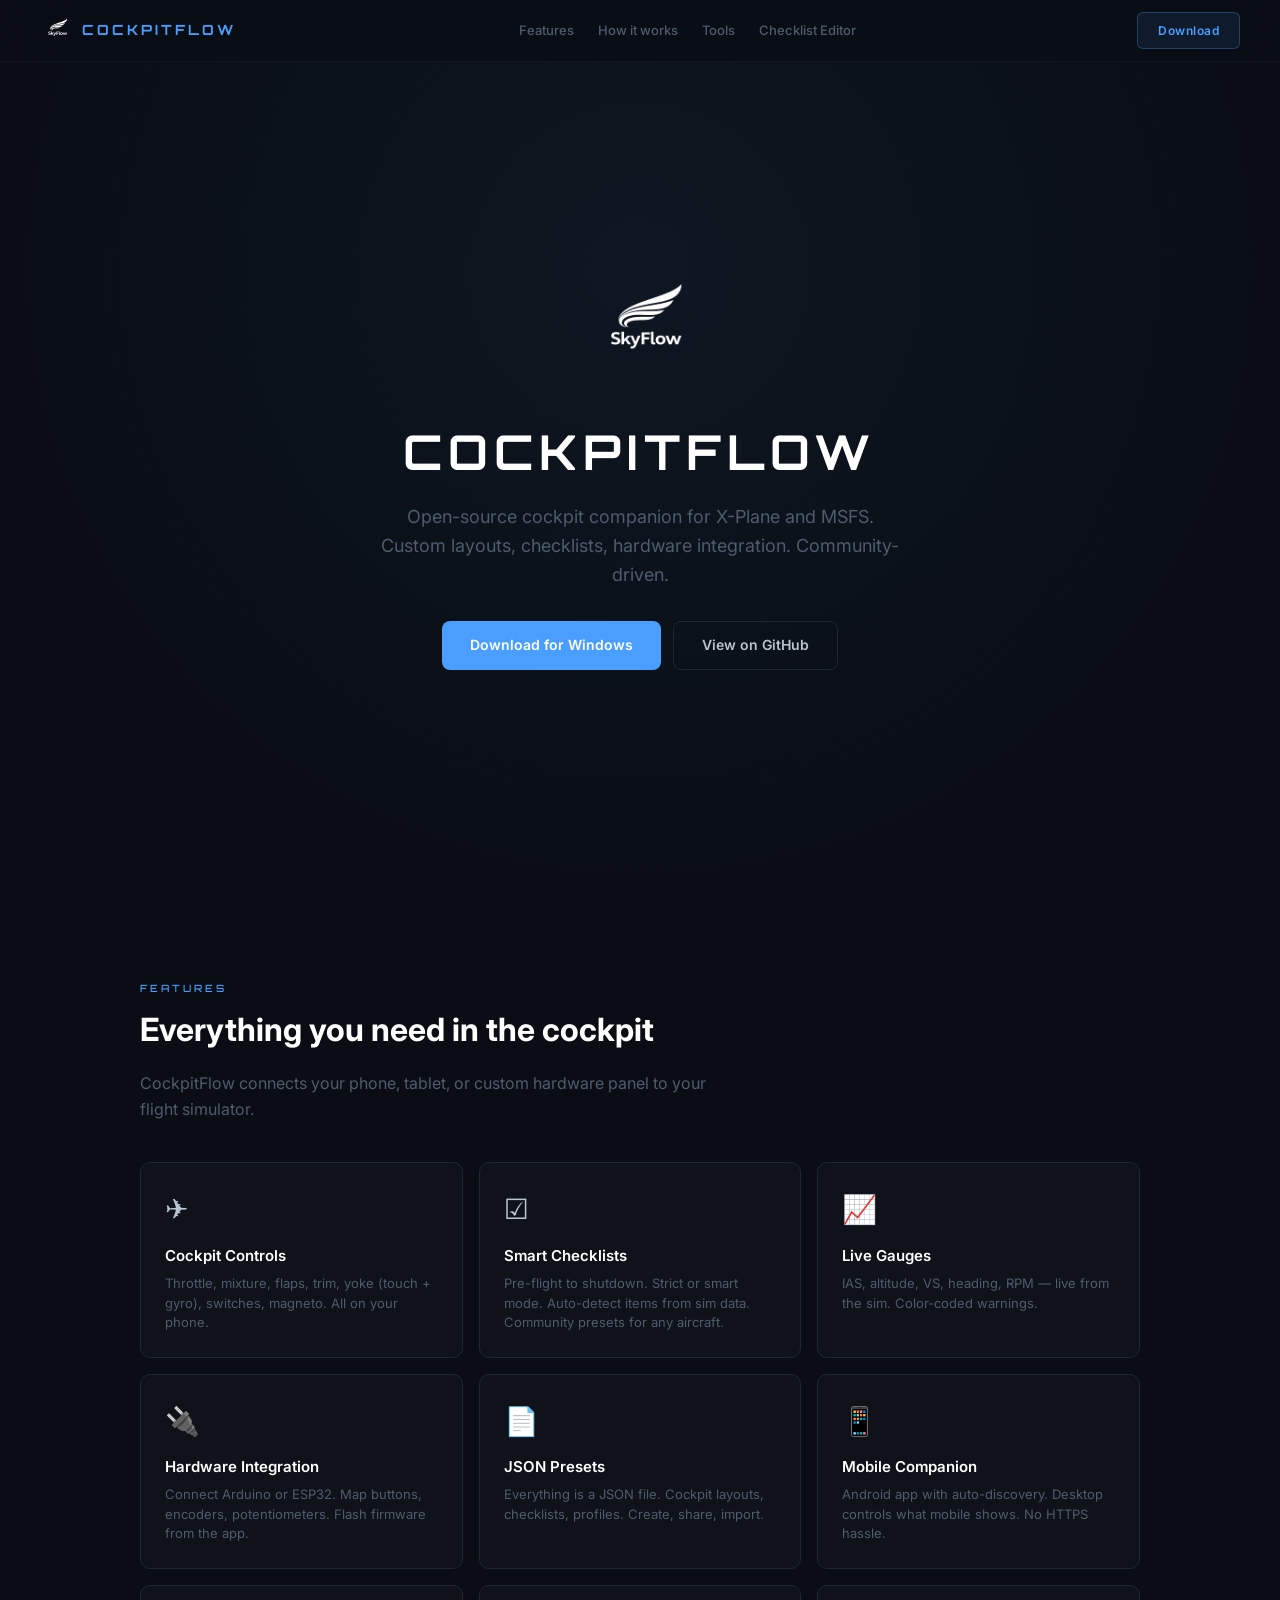
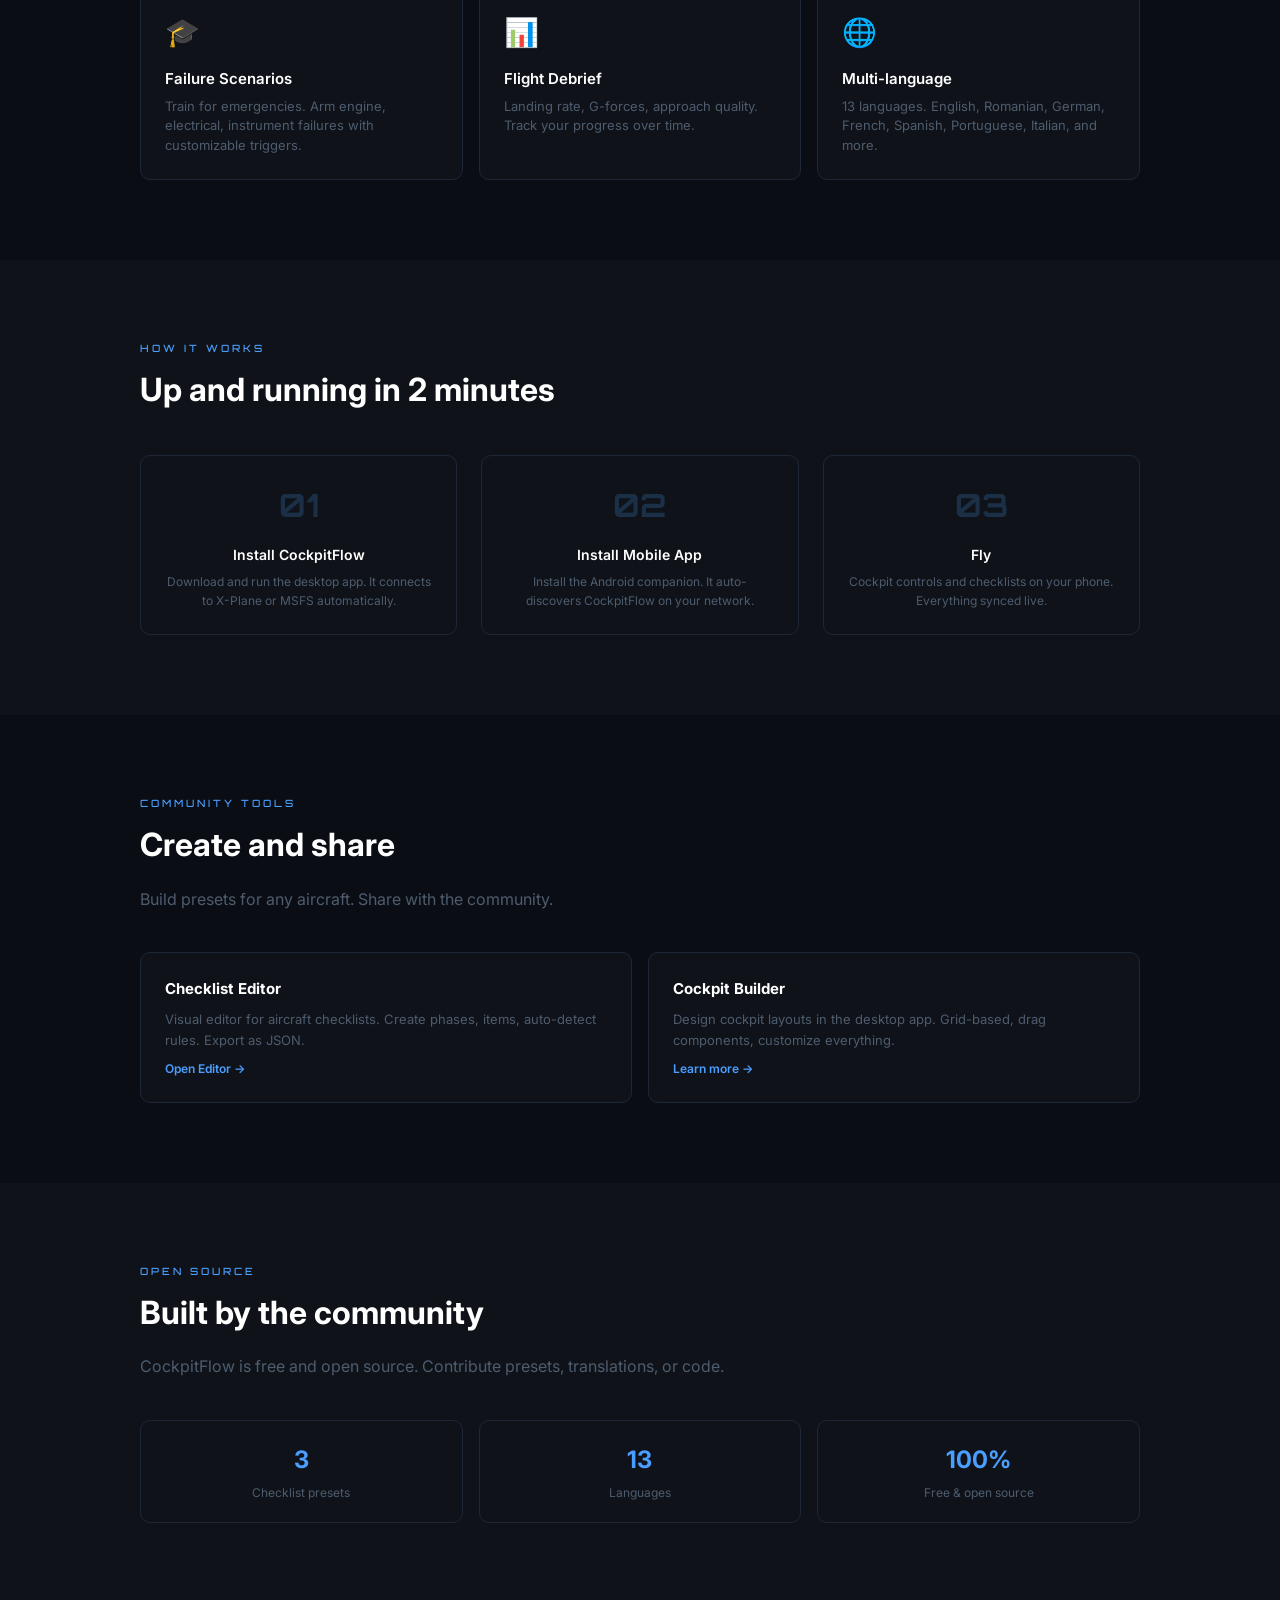
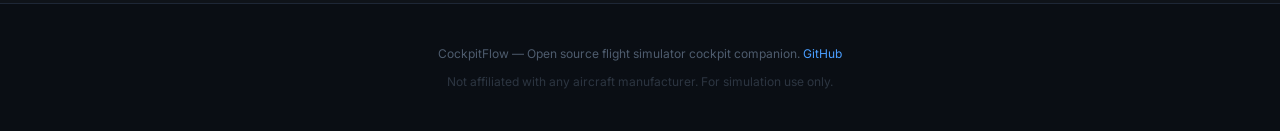
==== index.html @ b27e2ed8 "CockpitFlow website: landing page + checklist editor - Landing page with features, how it works, com" ====
<!DOCTYPE html>
<html lang="en">
<head>
<meta charset="UTF-8">
<meta name="viewport" content="width=device-width, initial-scale=1.0">
<title>CockpitFlow — Flight Simulator Cockpit Companion</title>
<meta name="description" content="Open-source cockpit companion for flight simulators. Custom cockpit layouts, checklists, hardware integration. X-Plane & MSFS.">
<link rel="icon" href="logo.png">
<style>
@import url('https://fonts.googleapis.com/css2?family=Orbitron:wght@400;500;700&family=Inter:wght@300;400;500;600;700&display=swap');

:root {
  --bg: #0a0e14;
  --surface: #0f1319;
  --surface2: #141a22;
  --border: #1e2736;
  --text: #b8c4d0;
  --dim: #4e5c6e;
  --accent: #4a9eff;
  --green: #34d058;
  --red: #ea4a5a;
}

* { margin: 0; padding: 0; box-sizing: border-box; }
html { scroll-behavior: smooth; }
body {
  background: var(--bg);
  color: var(--text);
  font-family: 'Inter', -apple-system, system-ui, sans-serif;
  font-size: 15px;
  line-height: 1.6;
}

/* Nav */
nav {
  position: fixed; top: 0; left: 0; right: 0; z-index: 100;
  display: flex; align-items: center; justify-content: space-between;
  padding: 12px 40px;
  background: rgba(10, 14, 20, .85);
  backdrop-filter: blur(20px);
  border-bottom: 1px solid rgba(255,255,255,.04);
}
.nav-brand { display: flex; align-items: center; gap: 10px; text-decoration: none; }
.nav-logo { width: 32px; height: 32px; border-radius: 6px; }
.nav-name { font-family: 'Orbitron'; font-size: 14px; font-weight: 700; color: var(--accent); letter-spacing: 3px; }
.nav-links { display: flex; gap: 24px; }
.nav-links a { color: var(--dim); text-decoration: none; font-size: 13px; font-weight: 500; transition: color .15s; }
.nav-links a:hover { color: var(--text); }
.nav-cta {
  padding: 8px 20px; background: rgba(74,158,255,.1);
  border: 1px solid rgba(74,158,255,.3); border-radius: 6px;
  color: var(--accent); font-size: 12px; font-weight: 600;
  text-decoration: none; letter-spacing: .5px; transition: all .15s;
}
.nav-cta:hover { background: rgba(74,158,255,.2); }

/* Hero */
.hero {
  min-height: 100vh;
  display: flex; flex-direction: column;
  align-items: center; justify-content: center;
  text-align: center;
  padding: 120px 20px 80px;
  position: relative;
  overflow: hidden;
}
.hero::before {
  content: '';
  position: absolute; inset: 0;
  background: radial-gradient(ellipse at 50% 30%, rgba(74,158,255,.06) 0%, transparent 70%);
  pointer-events: none;
}
.hero-logo { width: 120px; height: 120px; border-radius: 24px; margin-bottom: 24px; position: relative; z-index: 1; }
.hero h1 {
  font-family: 'Orbitron'; font-size: 48px; font-weight: 700;
  color: #fff; letter-spacing: 6px; margin-bottom: 12px; position: relative; z-index: 1;
}
.hero p {
  font-size: 18px; color: var(--dim); max-width: 520px; margin-bottom: 32px; position: relative; z-index: 1;
}
.hero-btns { display: flex; gap: 12px; position: relative; z-index: 1; }
.btn {
  padding: 12px 28px; border-radius: 8px;
  font-size: 14px; font-weight: 600; text-decoration: none;
  transition: all .15s; display: inline-flex; align-items: center; gap: 8px;
}
.btn-primary { background: var(--accent); color: #fff; border: none; }
.btn-primary:hover { background: #5aadff; }
.btn-secondary { background: transparent; color: var(--text); border: 1px solid var(--border); }
.btn-secondary:hover { border-color: var(--dim); }

/* Sections */
section { padding: 80px 20px; }
.container { max-width: 1000px; margin: 0 auto; }
.section-label {
  font-family: 'Orbitron'; font-size: 10px; font-weight: 500;
  color: var(--accent); letter-spacing: 3px; margin-bottom: 8px;
}
.section-title {
  font-size: 32px; font-weight: 700; color: #fff; margin-bottom: 16px;
}
.section-desc {
  font-size: 16px; color: var(--dim); max-width: 600px; margin-bottom: 40px;
}

/* Features grid */
.features { display: grid; grid-template-columns: repeat(3, 1fr); gap: 16px; }
.feature {
  padding: 24px; background: var(--surface);
  border: 1px solid var(--border); border-radius: 10px;
  transition: border-color .15s;
}
.feature:hover { border-color: rgba(74,158,255,.2); }
.feature-icon { font-size: 28px; margin-bottom: 12px; }
.feature h3 { font-size: 15px; font-weight: 600; color: #fff; margin-bottom: 6px; }
.feature p { font-size: 13px; color: var(--dim); line-height: 1.5; }

/* How it works */
.steps { display: flex; gap: 24px; margin-top: 40px; }
.step {
  flex: 1; padding: 24px; background: var(--surface);
  border: 1px solid var(--border); border-radius: 10px;
  text-align: center;
}
.step-num {
  font-family: 'Orbitron'; font-size: 32px; font-weight: 700;
  color: rgba(74,158,255,.2); margin-bottom: 12px;
}
.step h3 { font-size: 14px; font-weight: 600; color: #fff; margin-bottom: 6px; }
.step p { font-size: 12px; color: var(--dim); }

/* Tools */
.tools { display: grid; grid-template-columns: 1fr 1fr; gap: 16px; margin-top: 40px; }
.tool {
  padding: 24px; background: var(--surface);
  border: 1px solid var(--border); border-radius: 10px;
  display: flex; flex-direction: column; gap: 8px;
}
.tool h3 { font-size: 15px; color: #fff; }
.tool p { font-size: 13px; color: var(--dim); flex: 1; }
.tool a {
  color: var(--accent); font-size: 12px; font-weight: 600;
  text-decoration: none;
}
.tool a:hover { text-decoration: underline; }

/* Community */
.community-grid { display: grid; grid-template-columns: repeat(3, 1fr); gap: 16px; margin-top: 40px; }
.comm-card {
  padding: 20px; background: var(--surface);
  border: 1px solid var(--border); border-radius: 10px;
  text-align: center;
}
.comm-card h3 { font-size: 24px; font-weight: 700; color: var(--accent); margin-bottom: 4px; }
.comm-card p { font-size: 12px; color: var(--dim); }

/* Footer */
footer {
  padding: 40px 20px;
  border-top: 1px solid var(--border);
  text-align: center;
}
footer p { font-size: 12px; color: var(--dim); }
footer a { color: var(--accent); text-decoration: none; }

/* Responsive */
@media (max-width: 768px) {
  nav { padding: 10px 16px; }
  .nav-links { display: none; }
  .hero h1 { font-size: 28px; letter-spacing: 3px; }
  .hero p { font-size: 15px; }
  .features { grid-template-columns: 1fr; }
  .steps { flex-direction: column; }
  .tools { grid-template-columns: 1fr; }
  .community-grid { grid-template-columns: 1fr; }
}
</style>
</head>
<body>

<nav>
  <a href="/" class="nav-brand">
    <img src="logo.png" class="nav-logo" alt="CockpitFlow">
    <span class="nav-name">COCKPITFLOW</span>
  </a>
  <div class="nav-links">
    <a href="#features">Features</a>
    <a href="#how">How it works</a>
    <a href="#tools">Tools</a>
    <a href="editor.html">Checklist Editor</a>
  </div>
  <a href="https://github.com/user/cockpitflow/releases" class="nav-cta">Download</a>
</nav>

<div class="hero">
  <img src="logo.png" class="hero-logo" alt="CockpitFlow">
  <h1>COCKPITFLOW</h1>
  <p>Open-source cockpit companion for X-Plane and MSFS. Custom layouts, checklists, hardware integration. Community-driven.</p>
  <div class="hero-btns">
    <a href="https://github.com/user/cockpitflow/releases" class="btn btn-primary">Download for Windows</a>
    <a href="https://github.com/user/cockpitflow" class="btn btn-secondary">View on GitHub</a>
  </div>
</div>

<section id="features">
  <div class="container">
    <div class="section-label">FEATURES</div>
    <h2 class="section-title">Everything you need in the cockpit</h2>
    <p class="section-desc">CockpitFlow connects your phone, tablet, or custom hardware panel to your flight simulator.</p>

    <div class="features">
      <div class="feature">
        <div class="feature-icon">&#9992;</div>
        <h3>Cockpit Controls</h3>
        <p>Throttle, mixture, flaps, trim, yoke (touch + gyro), switches, magneto. All on your phone.</p>
      </div>
      <div class="feature">
        <div class="feature-icon">&#9745;</div>
        <h3>Smart Checklists</h3>
        <p>Pre-flight to shutdown. Strict or smart mode. Auto-detect items from sim data. Community presets for any aircraft.</p>
      </div>
      <div class="feature">
        <div class="feature-icon">&#128200;</div>
        <h3>Live Gauges</h3>
        <p>IAS, altitude, VS, heading, RPM — live from the sim. Color-coded warnings.</p>
      </div>
      <div class="feature">
        <div class="feature-icon">&#128268;</div>
        <h3>Hardware Integration</h3>
        <p>Connect Arduino or ESP32. Map buttons, encoders, potentiometers. Flash firmware from the app.</p>
      </div>
      <div class="feature">
        <div class="feature-icon">&#128196;</div>
        <h3>JSON Presets</h3>
        <p>Everything is a JSON file. Cockpit layouts, checklists, profiles. Create, share, import.</p>
      </div>
      <div class="feature">
        <div class="feature-icon">&#128241;</div>
        <h3>Mobile Companion</h3>
        <p>Android app with auto-discovery. Desktop controls what mobile shows. No HTTPS hassle.</p>
      </div>
      <div class="feature">
        <div class="feature-icon">&#127891;</div>
        <h3>Failure Scenarios</h3>
        <p>Train for emergencies. Arm engine, electrical, instrument failures with customizable triggers.</p>
      </div>
      <div class="feature">
        <div class="feature-icon">&#128202;</div>
        <h3>Flight Debrief</h3>
        <p>Landing rate, G-forces, approach quality. Track your progress over time.</p>
      </div>
      <div class="feature">
        <div class="feature-icon">&#127760;</div>
        <h3>Multi-language</h3>
        <p>13 languages. English, Romanian, German, French, Spanish, Portuguese, Italian, and more.</p>
      </div>
    </div>
  </div>
</section>

<section id="how" style="background: var(--surface);">
  <div class="container">
    <div class="section-label">HOW IT WORKS</div>
    <h2 class="section-title">Up and running in 2 minutes</h2>

    <div class="steps">
      <div class="step">
        <div class="step-num">01</div>
        <h3>Install CockpitFlow</h3>
        <p>Download and run the desktop app. It connects to X-Plane or MSFS automatically.</p>
      </div>
      <div class="step">
        <div class="step-num">02</div>
        <h3>Install Mobile App</h3>
        <p>Install the Android companion. It auto-discovers CockpitFlow on your network.</p>
      </div>
      <div class="step">
        <div class="step-num">03</div>
        <h3>Fly</h3>
        <p>Cockpit controls and checklists on your phone. Everything synced live.</p>
      </div>
    </div>
  </div>
</section>

<section id="tools">
  <div class="container">
    <div class="section-label">COMMUNITY TOOLS</div>
    <h2 class="section-title">Create and share</h2>
    <p class="section-desc">Build presets for any aircraft. Share with the community.</p>

    <div class="tools">
      <div class="tool">
        <h3>Checklist Editor</h3>
        <p>Visual editor for aircraft checklists. Create phases, items, auto-detect rules. Export as JSON.</p>
        <a href="editor.html">Open Editor &rarr;</a>
      </div>
      <div class="tool">
        <h3>Cockpit Builder</h3>
        <p>Design cockpit layouts in the desktop app. Grid-based, drag components, customize everything.</p>
        <a href="https://github.com/user/cockpitflow">Learn more &rarr;</a>
      </div>
    </div>
  </div>
</section>

<section style="background: var(--surface);">
  <div class="container">
    <div class="section-label">OPEN SOURCE</div>
    <h2 class="section-title">Built by the community</h2>
    <p class="section-desc">CockpitFlow is free and open source. Contribute presets, translations, or code.</p>

    <div class="community-grid">
      <div class="comm-card"><h3>3</h3><p>Checklist presets</p></div>
      <div class="comm-card"><h3>13</h3><p>Languages</p></div>
      <div class="comm-card"><h3>100%</h3><p>Free & open source</p></div>
    </div>
  </div>
</section>

<footer>
  <p>CockpitFlow &mdash; Open source flight simulator cockpit companion. <a href="https://github.com/user/cockpitflow">GitHub</a></p>
  <p style="margin-top:8px;opacity:.5">Not affiliated with any aircraft manufacturer. For simulation use only.</p>
</footer>

</body>
</html>
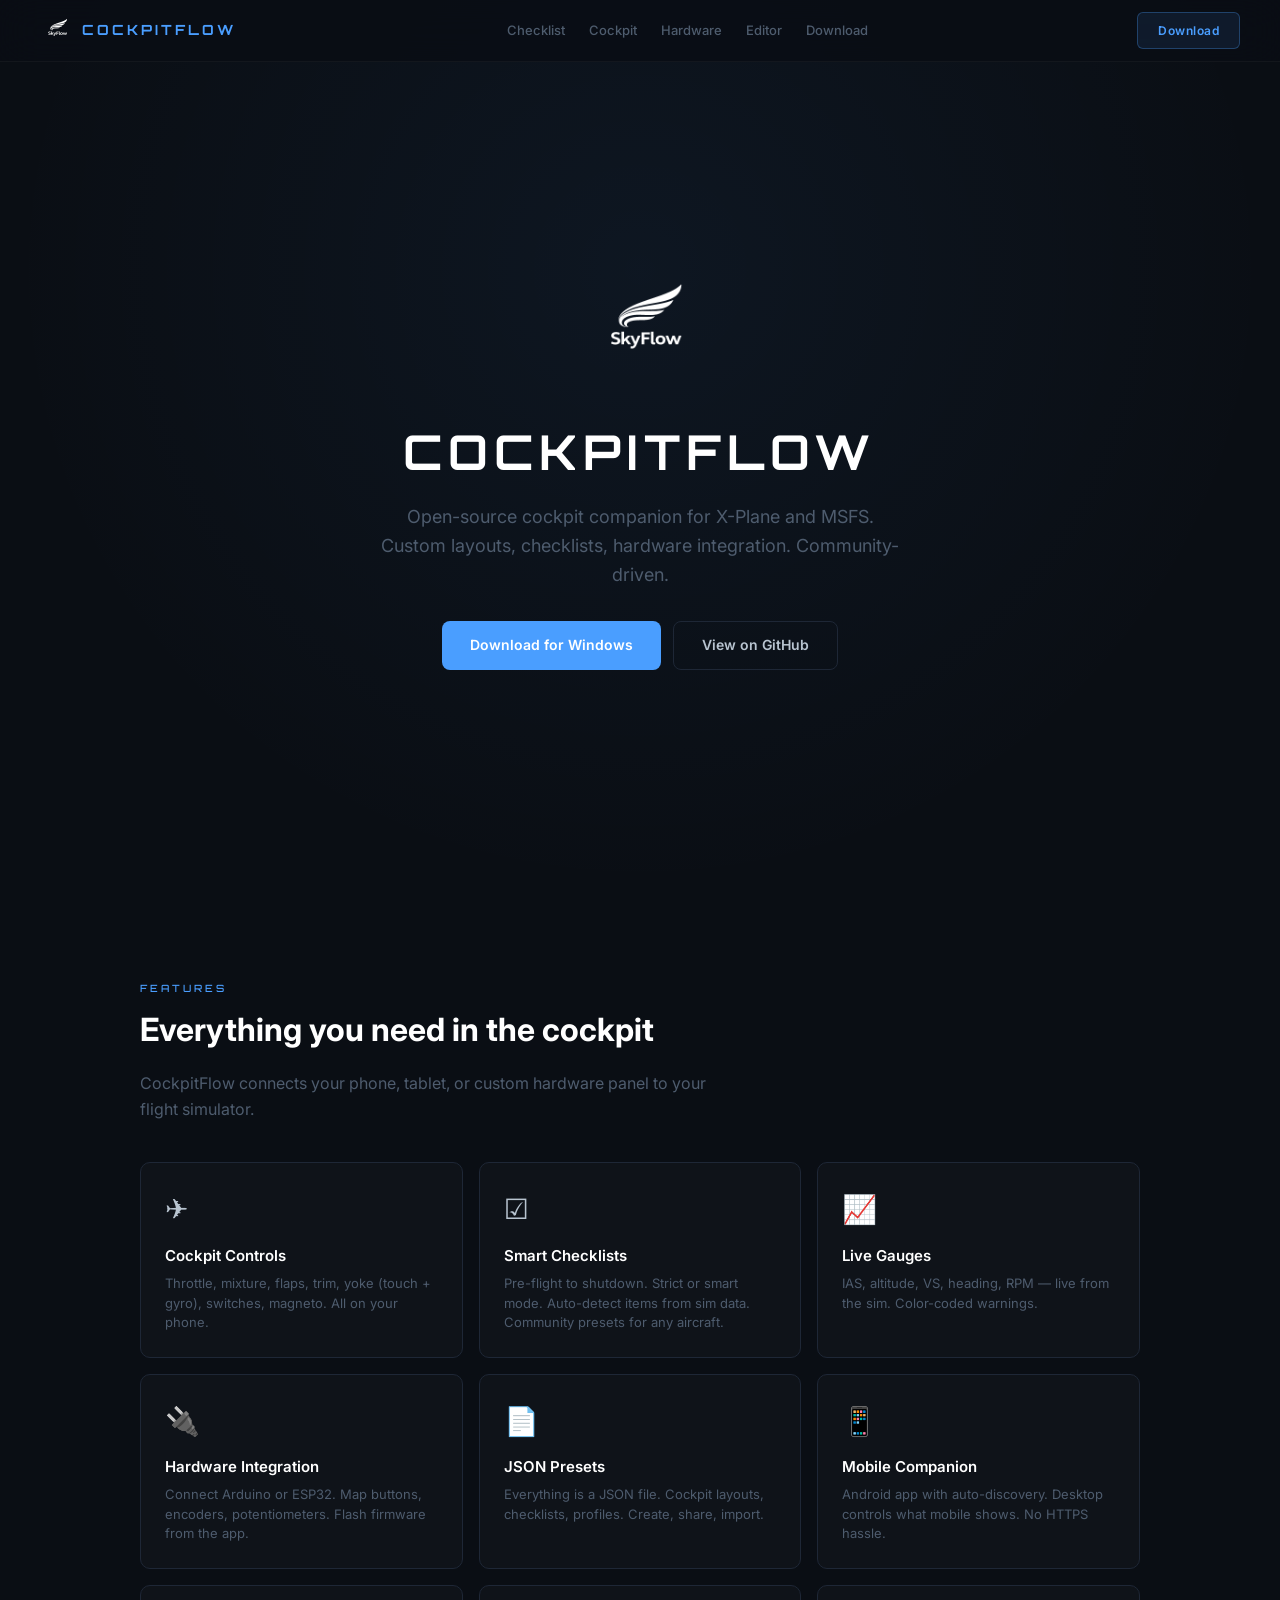
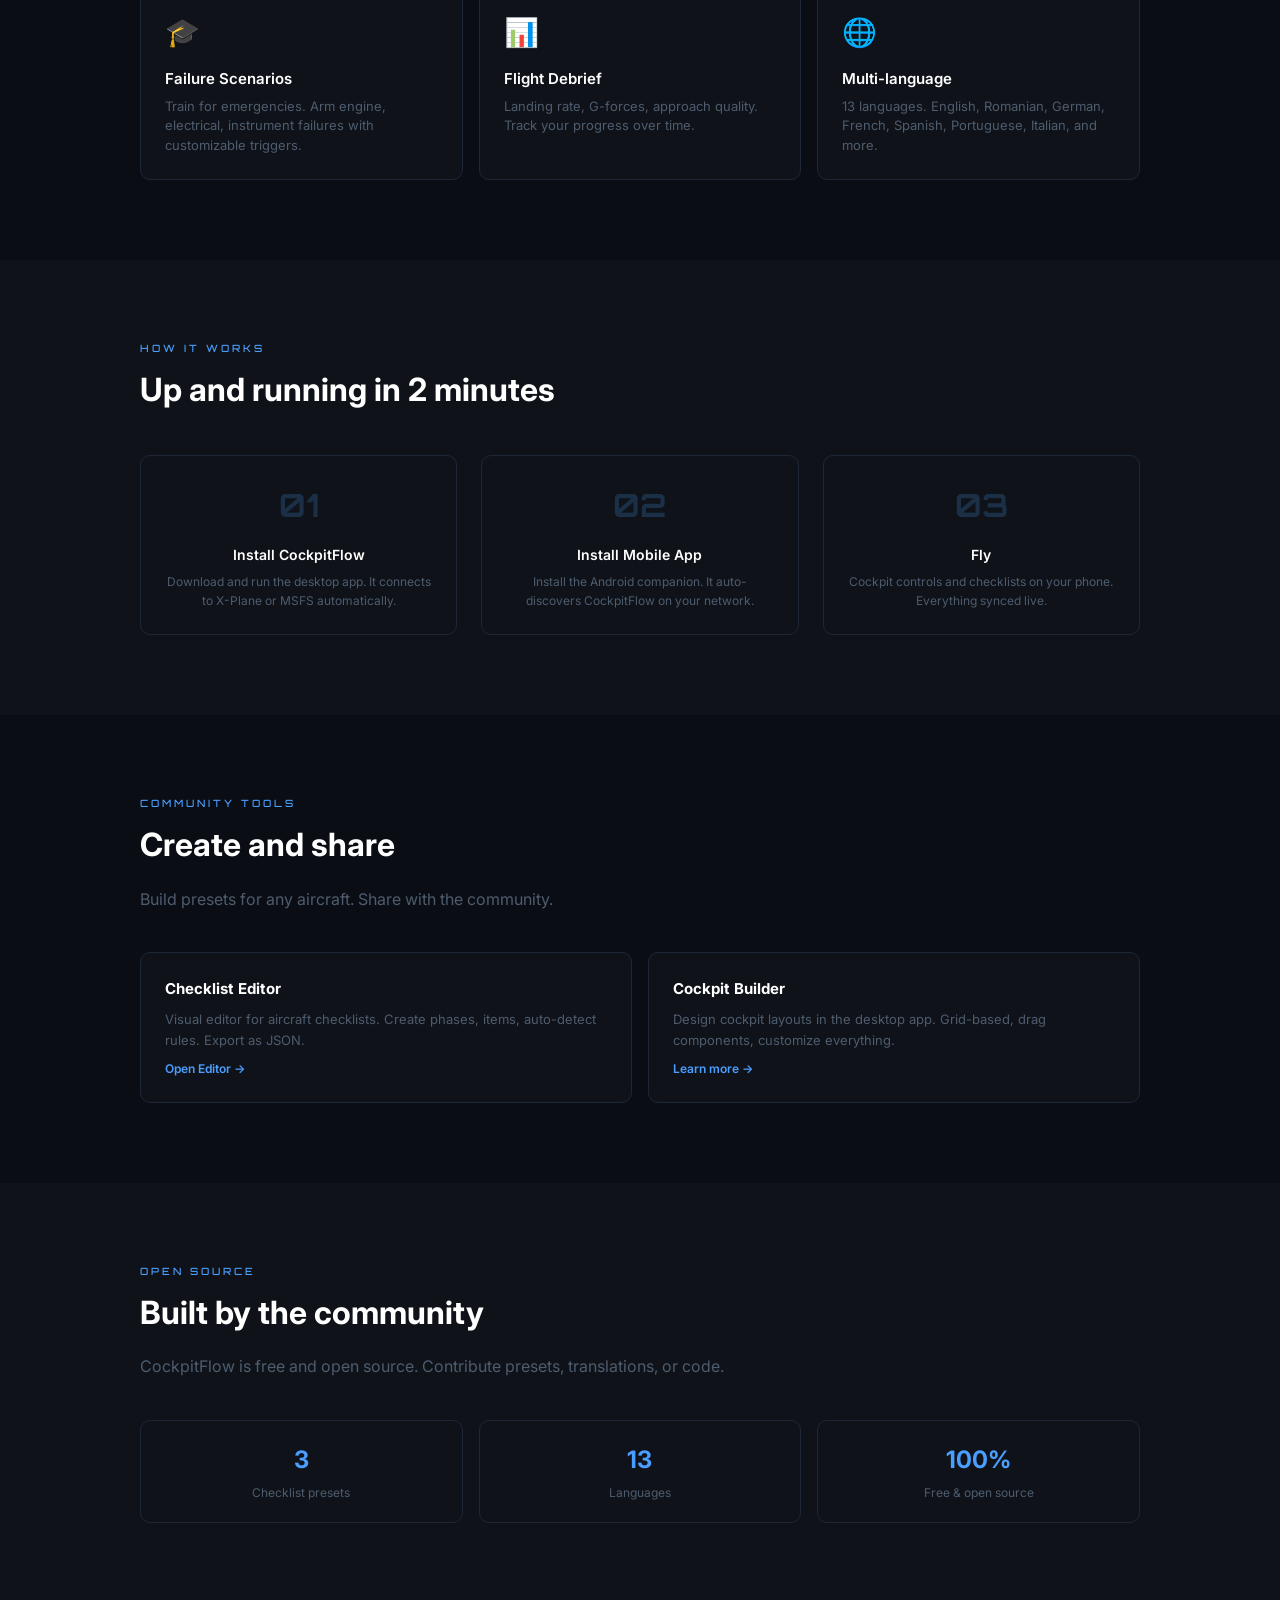
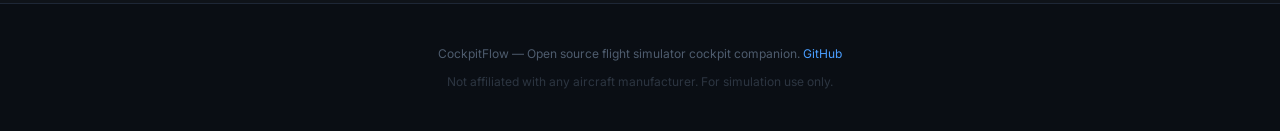
==== commit 825ec246: "Add module pages: checklist, cockpit, hardware, download + shared CSS - checklist.html: features, du" ====
--- a/index.html
+++ b/index.html
@@ -184,10 +184,11 @@
     <span class="nav-name">COCKPITFLOW</span>
   </a>
   <div class="nav-links">
-    <a href="#features">Features</a>
-    <a href="#how">How it works</a>
-    <a href="#tools">Tools</a>
-    <a href="editor.html">Checklist Editor</a>
+    <a href="checklist.html">Checklist</a>
+    <a href="cockpit.html">Cockpit</a>
+    <a href="hardware.html">Hardware</a>
+    <a href="editor.html">Editor</a>
+    <a href="download.html">Download</a>
   </div>
   <a href="https://github.com/user/cockpitflow/releases" class="nav-cta">Download</a>
 </nav>
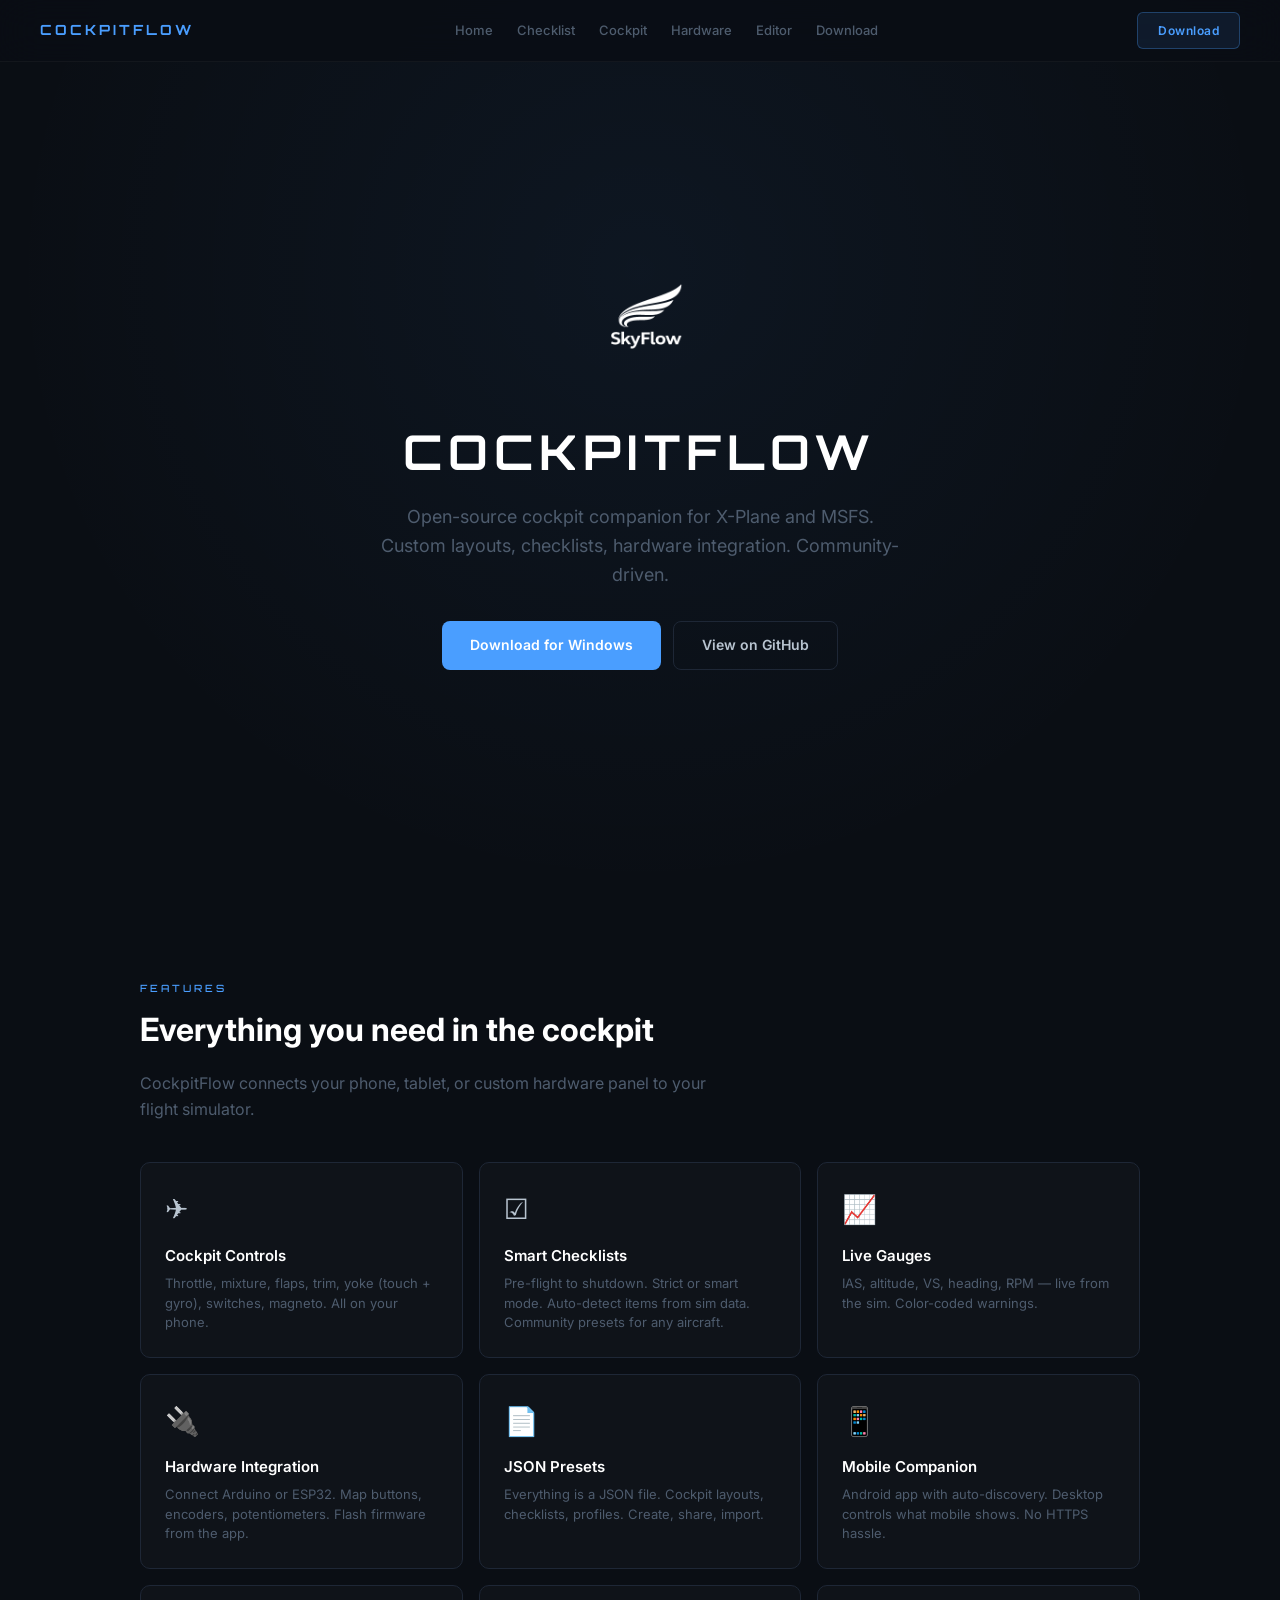
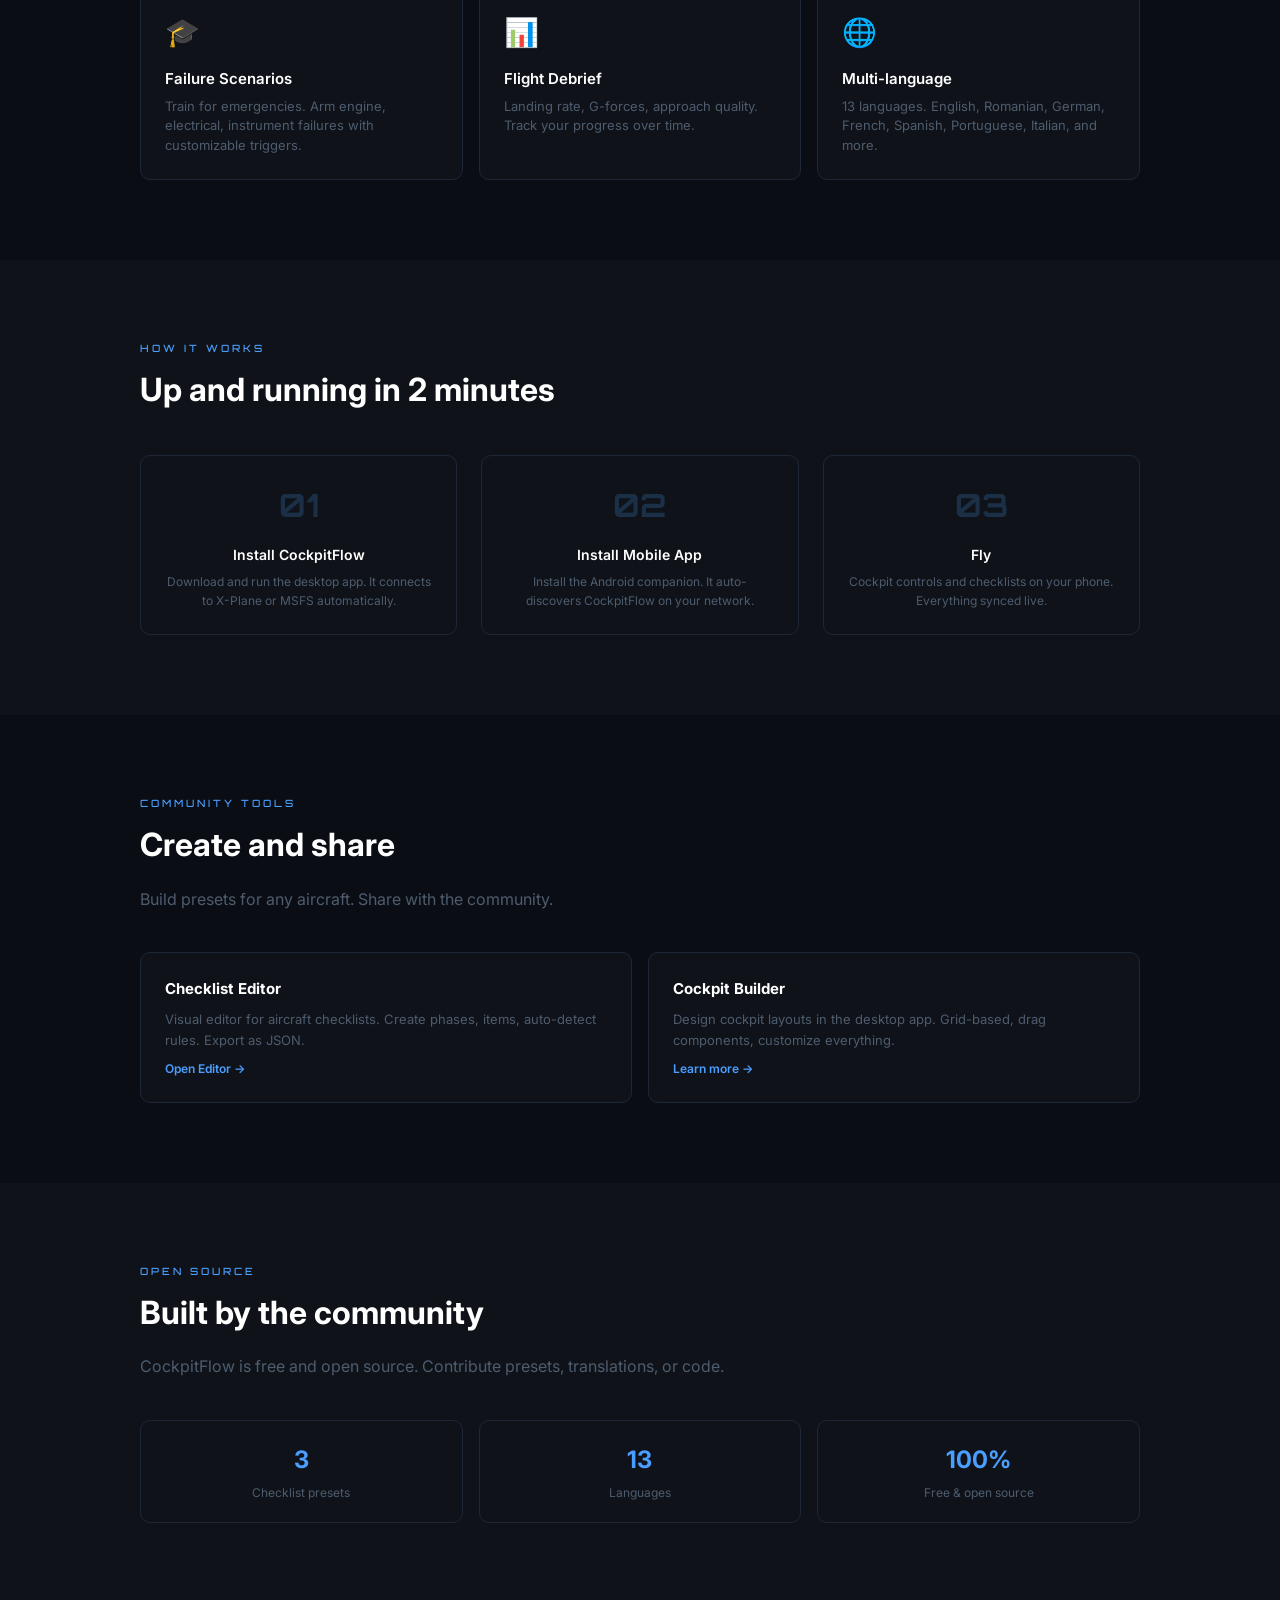
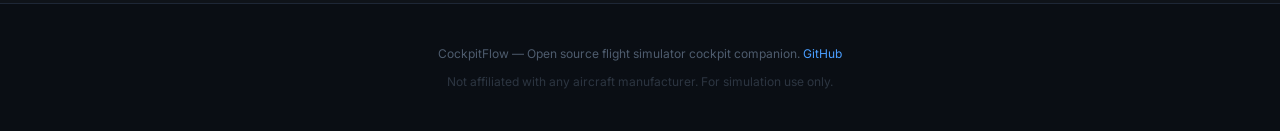
==== commit 47daded5: "Fix index nav: add Home link, remove logo img, fix GitHub URL" ====
--- a/index.html
+++ b/index.html
@@ -179,18 +179,16 @@
 <body>
 
 <nav>
-  <a href="/" class="nav-brand">
-    <img src="logo.png" class="nav-logo" alt="CockpitFlow">
-    <span class="nav-name">COCKPITFLOW</span>
-  </a>
+  <a href="index.html" class="nav-brand"><span class="nav-name">COCKPITFLOW</span></a>
   <div class="nav-links">
+    <a href="index.html" class="active">Home</a>
     <a href="checklist.html">Checklist</a>
     <a href="cockpit.html">Cockpit</a>
     <a href="hardware.html">Hardware</a>
     <a href="editor.html">Editor</a>
     <a href="download.html">Download</a>
   </div>
-  <a href="https://github.com/user/cockpitflow/releases" class="nav-cta">Download</a>
+  <a href="https://github.com/CockpitFlow/cockpitflow/releases" class="nav-cta">Download</a>
 </nav>
 
 <div class="hero">
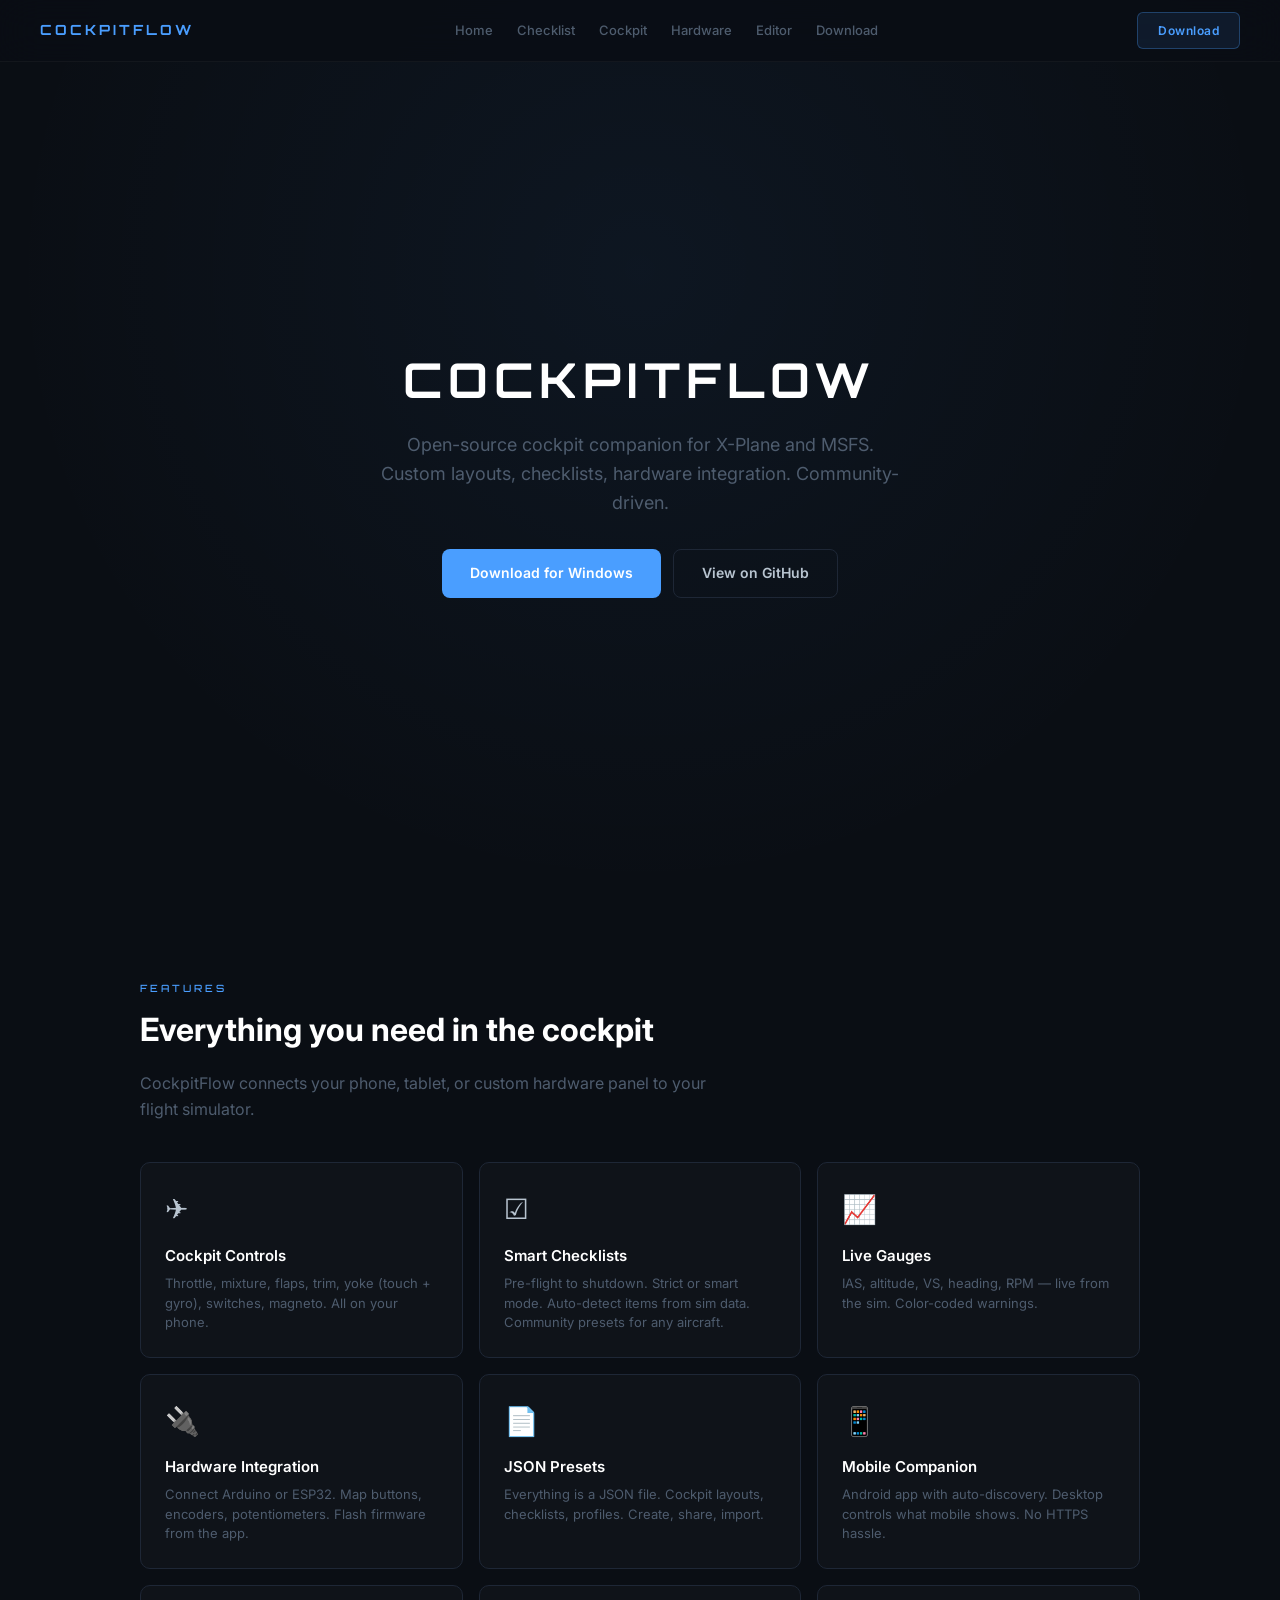
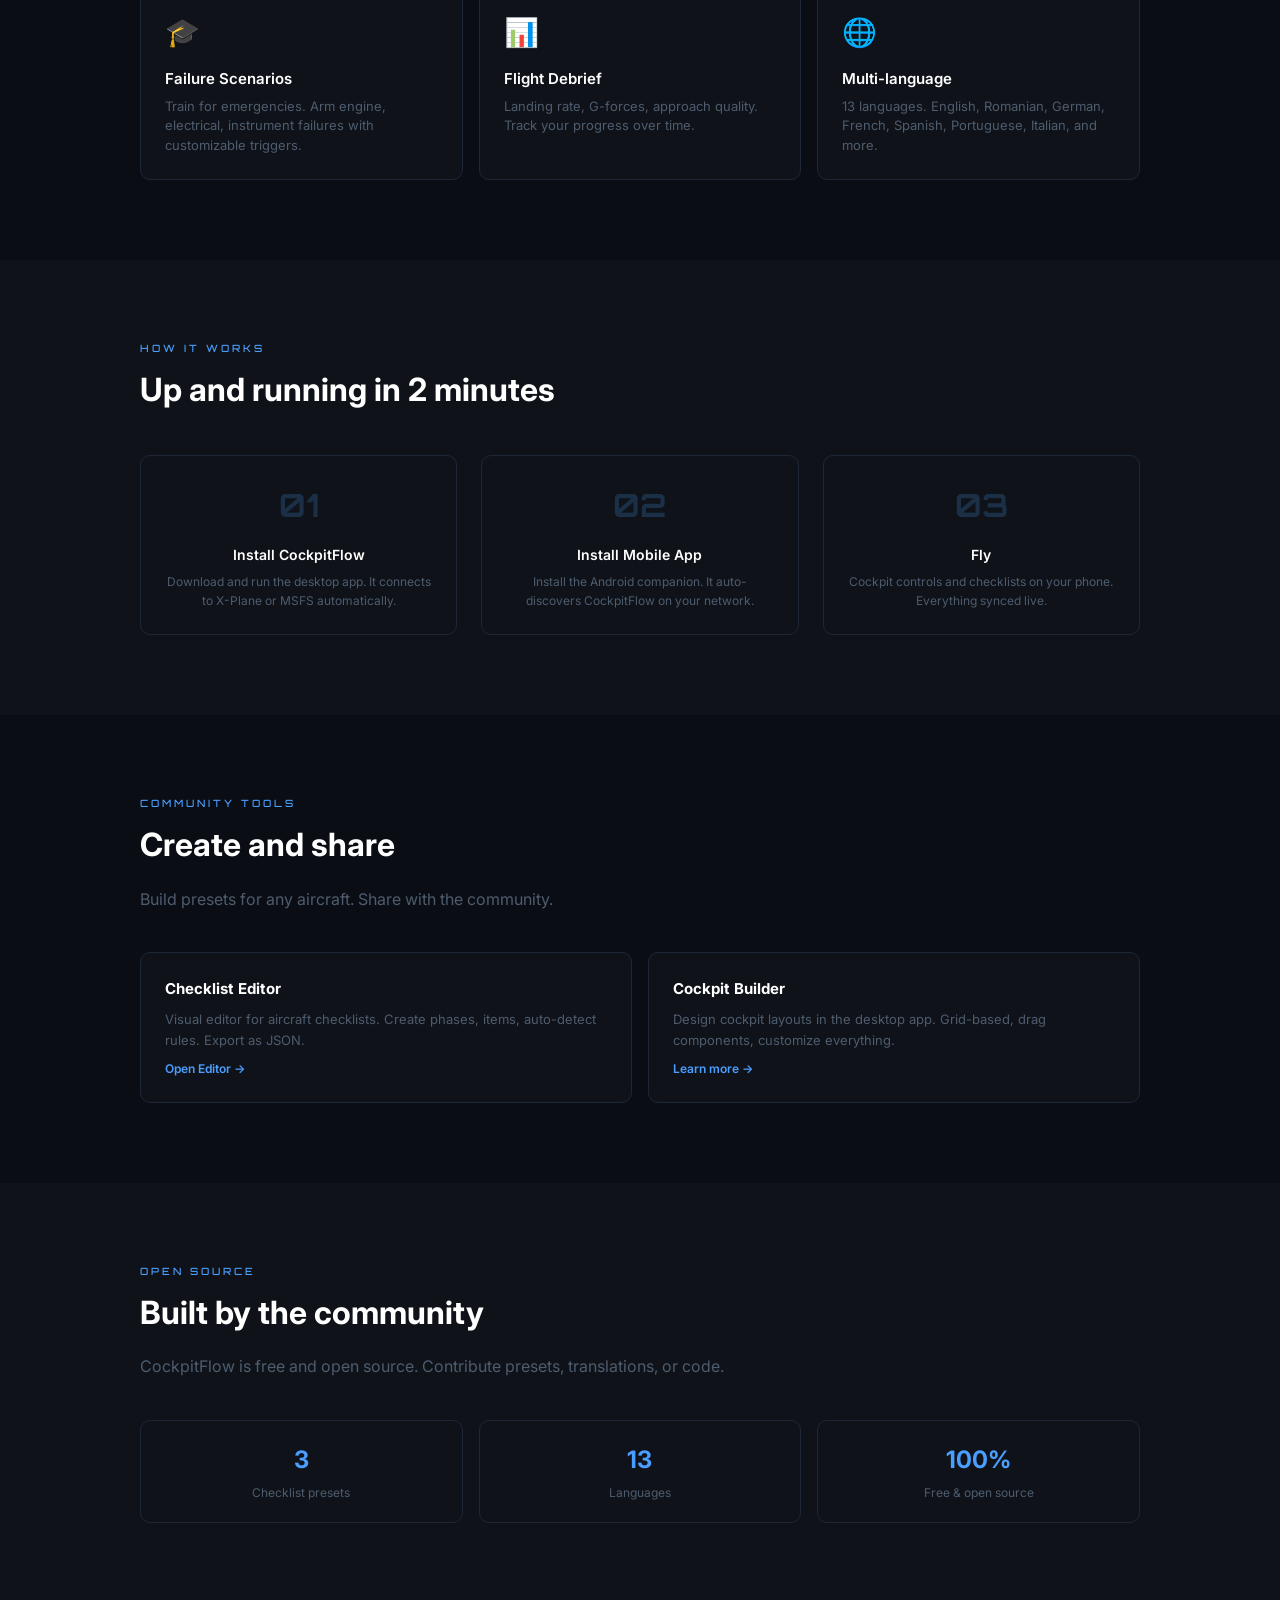
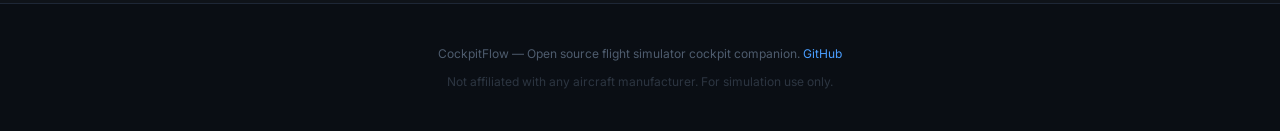
==== commit d43b353d: "Remove logo.png — using text-only branding" ====
--- a/index.html
+++ b/index.html
@@ -5,7 +5,7 @@
 <meta name="viewport" content="width=device-width, initial-scale=1.0">
 <title>CockpitFlow — Flight Simulator Cockpit Companion</title>
 <meta name="description" content="Open-source cockpit companion for flight simulators. Custom cockpit layouts, checklists, hardware integration. X-Plane & MSFS.">
-<link rel="icon" href="logo.png">
+
 <style>
 @import url('https://fonts.googleapis.com/css2?family=Orbitron:wght@400;500;700&family=Inter:wght@300;400;500;600;700&display=swap');
 
@@ -192,7 +192,6 @@
 </nav>
 
 <div class="hero">
-  <img src="logo.png" class="hero-logo" alt="CockpitFlow">
   <h1>COCKPITFLOW</h1>
   <p>Open-source cockpit companion for X-Plane and MSFS. Custom layouts, checklists, hardware integration. Community-driven.</p>
   <div class="hero-btns">
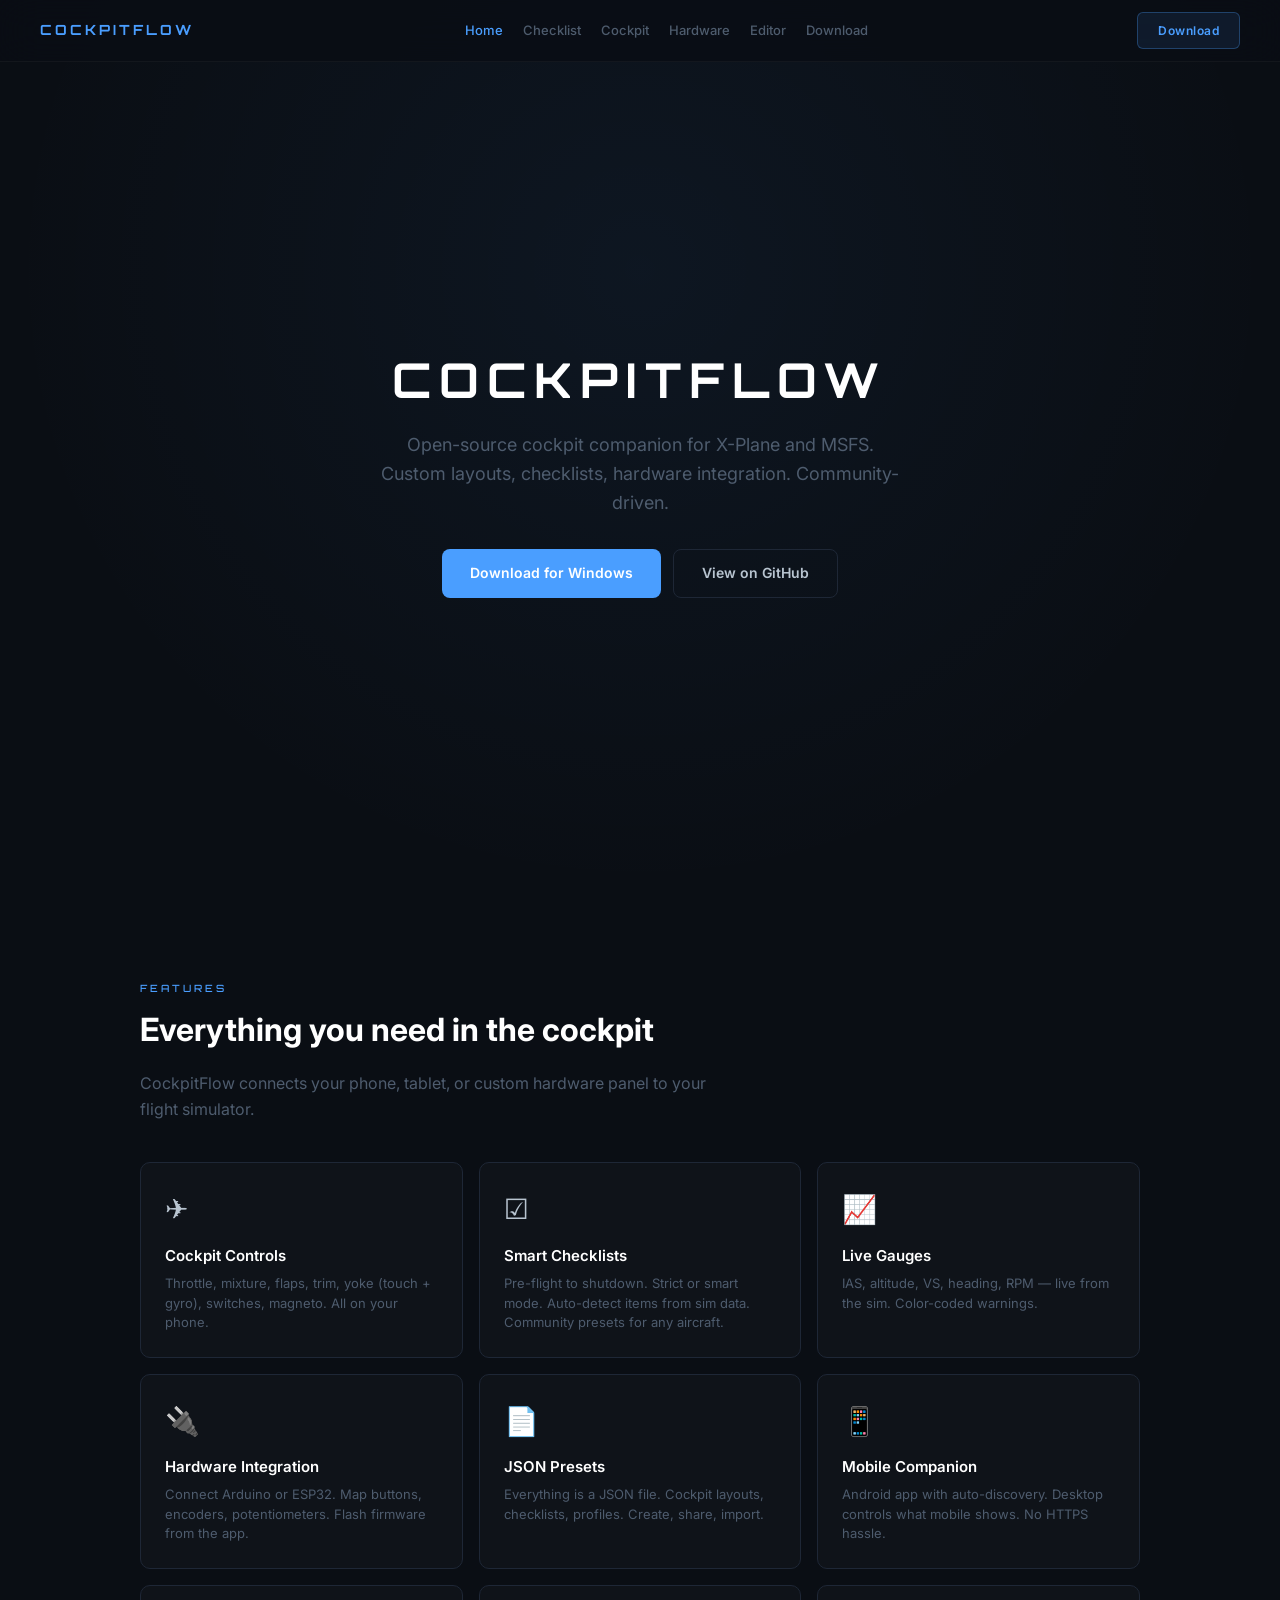
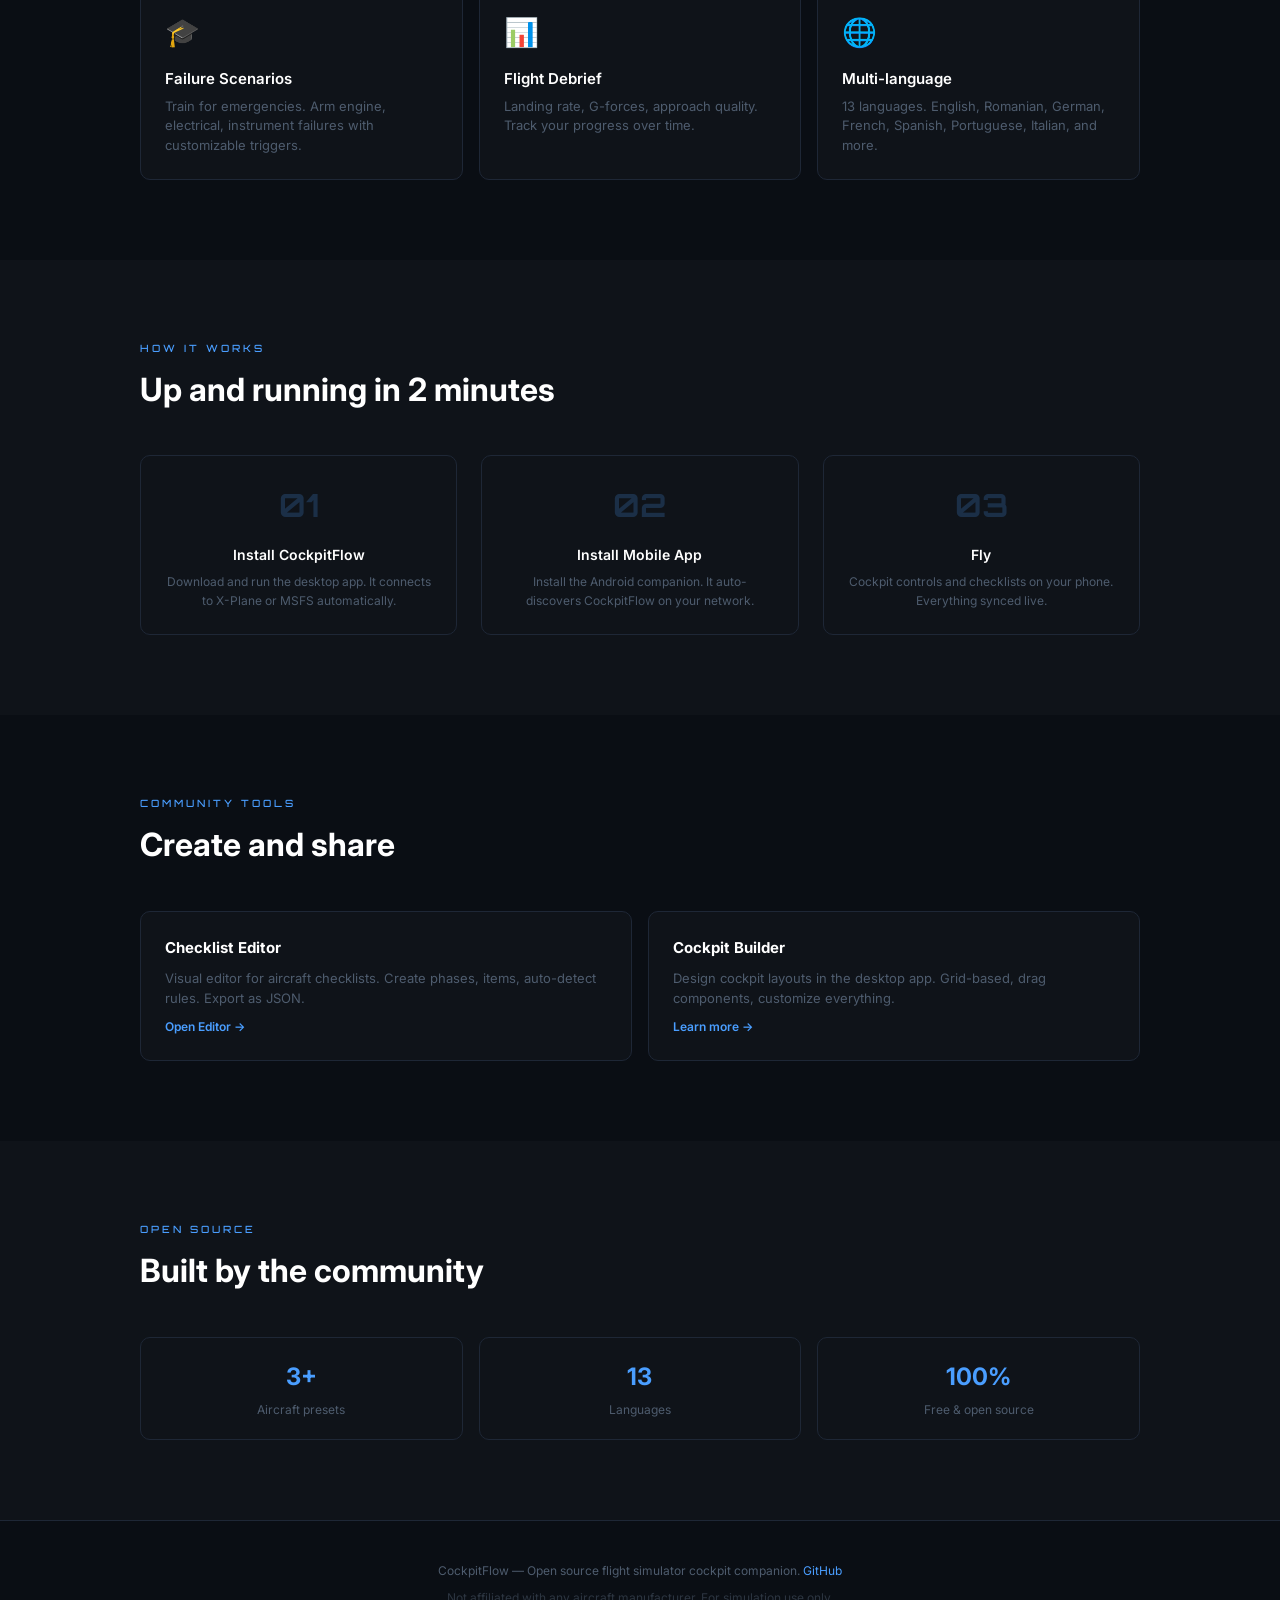
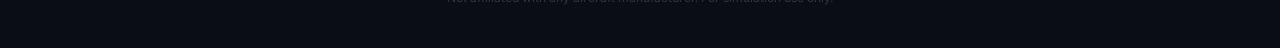
==== commit 5f886ab4: "Unify all pages to use style.css — consistent nav across site" ====
--- a/index.html
+++ b/index.html
@@ -5,174 +5,57 @@
 <meta name="viewport" content="width=device-width, initial-scale=1.0">
 <title>CockpitFlow — Flight Simulator Cockpit Companion</title>
 <meta name="description" content="Open-source cockpit companion for flight simulators. Custom cockpit layouts, checklists, hardware integration. X-Plane & MSFS.">
-
+<link rel="stylesheet" href="style.css">
 <style>
-@import url('https://fonts.googleapis.com/css2?family=Orbitron:wght@400;500;700&family=Inter:wght@300;400;500;600;700&display=swap');
-
-:root {
-  --bg: #0a0e14;
-  --surface: #0f1319;
-  --surface2: #141a22;
-  --border: #1e2736;
-  --text: #b8c4d0;
-  --dim: #4e5c6e;
-  --accent: #4a9eff;
-  --green: #34d058;
-  --red: #ea4a5a;
-}
-
-* { margin: 0; padding: 0; box-sizing: border-box; }
-html { scroll-behavior: smooth; }
-body {
-  background: var(--bg);
-  color: var(--text);
-  font-family: 'Inter', -apple-system, system-ui, sans-serif;
-  font-size: 15px;
-  line-height: 1.6;
-}
-
-/* Nav */
-nav {
-  position: fixed; top: 0; left: 0; right: 0; z-index: 100;
-  display: flex; align-items: center; justify-content: space-between;
-  padding: 12px 40px;
-  background: rgba(10, 14, 20, .85);
-  backdrop-filter: blur(20px);
-  border-bottom: 1px solid rgba(255,255,255,.04);
-}
-.nav-brand { display: flex; align-items: center; gap: 10px; text-decoration: none; }
-.nav-logo { width: 32px; height: 32px; border-radius: 6px; }
-.nav-name { font-family: 'Orbitron'; font-size: 14px; font-weight: 700; color: var(--accent); letter-spacing: 3px; }
-.nav-links { display: flex; gap: 24px; }
-.nav-links a { color: var(--dim); text-decoration: none; font-size: 13px; font-weight: 500; transition: color .15s; }
-.nav-links a:hover { color: var(--text); }
-.nav-cta {
-  padding: 8px 20px; background: rgba(74,158,255,.1);
-  border: 1px solid rgba(74,158,255,.3); border-radius: 6px;
-  color: var(--accent); font-size: 12px; font-weight: 600;
-  text-decoration: none; letter-spacing: .5px; transition: all .15s;
-}
-.nav-cta:hover { background: rgba(74,158,255,.2); }
-
-/* Hero */
 .hero {
-  min-height: 100vh;
-  display: flex; flex-direction: column;
-  align-items: center; justify-content: center;
-  text-align: center;
-  padding: 120px 20px 80px;
-  position: relative;
-  overflow: hidden;
+  min-height: 100vh; display: flex; flex-direction: column;
+  align-items: center; justify-content: center; text-align: center;
+  padding: 120px 20px 80px; position: relative;
 }
 .hero::before {
-  content: '';
-  position: absolute; inset: 0;
+  content: ''; position: absolute; inset: 0;
   background: radial-gradient(ellipse at 50% 30%, rgba(74,158,255,.06) 0%, transparent 70%);
   pointer-events: none;
 }
-.hero-logo { width: 120px; height: 120px; border-radius: 24px; margin-bottom: 24px; position: relative; z-index: 1; }
 .hero h1 {
   font-family: 'Orbitron'; font-size: 48px; font-weight: 700;
-  color: #fff; letter-spacing: 6px; margin-bottom: 12px; position: relative; z-index: 1;
+  color: #fff; letter-spacing: 8px; margin-bottom: 12px; position: relative;
 }
-.hero p {
-  font-size: 18px; color: var(--dim); max-width: 520px; margin-bottom: 32px; position: relative; z-index: 1;
-}
-.hero-btns { display: flex; gap: 12px; position: relative; z-index: 1; }
-.btn {
-  padding: 12px 28px; border-radius: 8px;
-  font-size: 14px; font-weight: 600; text-decoration: none;
-  transition: all .15s; display: inline-flex; align-items: center; gap: 8px;
-}
-.btn-primary { background: var(--accent); color: #fff; border: none; }
-.btn-primary:hover { background: #5aadff; }
-.btn-secondary { background: transparent; color: var(--text); border: 1px solid var(--border); }
-.btn-secondary:hover { border-color: var(--dim); }
+.hero p { font-size: 18px; color: var(--dim); max-width: 520px; margin-bottom: 32px; position: relative; }
+.hero-btns { display: flex; gap: 12px; position: relative; }
 
-/* Sections */
-section { padding: 80px 20px; }
-.container { max-width: 1000px; margin: 0 auto; }
-.section-label {
-  font-family: 'Orbitron'; font-size: 10px; font-weight: 500;
-  color: var(--accent); letter-spacing: 3px; margin-bottom: 8px;
-}
-.section-title {
-  font-size: 32px; font-weight: 700; color: #fff; margin-bottom: 16px;
-}
-.section-desc {
-  font-size: 16px; color: var(--dim); max-width: 600px; margin-bottom: 40px;
-}
-
-/* Features grid */
-.features { display: grid; grid-template-columns: repeat(3, 1fr); gap: 16px; }
-.feature {
-  padding: 24px; background: var(--surface);
-  border: 1px solid var(--border); border-radius: 10px;
-  transition: border-color .15s;
-}
-.feature:hover { border-color: rgba(74,158,255,.2); }
-.feature-icon { font-size: 28px; margin-bottom: 12px; }
-.feature h3 { font-size: 15px; font-weight: 600; color: #fff; margin-bottom: 6px; }
-.feature p { font-size: 13px; color: var(--dim); line-height: 1.5; }
-
-/* How it works */
 .steps { display: flex; gap: 24px; margin-top: 40px; }
 .step {
   flex: 1; padding: 24px; background: var(--surface);
-  border: 1px solid var(--border); border-radius: 10px;
-  text-align: center;
+  border: 1px solid var(--border); border-radius: 10px; text-align: center;
 }
-.step-num {
-  font-family: 'Orbitron'; font-size: 32px; font-weight: 700;
-  color: rgba(74,158,255,.2); margin-bottom: 12px;
-}
+.step-num { font-family: 'Orbitron'; font-size: 32px; font-weight: 700; color: rgba(74,158,255,.2); margin-bottom: 12px; }
 .step h3 { font-size: 14px; font-weight: 600; color: #fff; margin-bottom: 6px; }
 .step p { font-size: 12px; color: var(--dim); }
 
-/* Tools */
 .tools { display: grid; grid-template-columns: 1fr 1fr; gap: 16px; margin-top: 40px; }
 .tool {
-  padding: 24px; background: var(--surface);
-  border: 1px solid var(--border); border-radius: 10px;
-  display: flex; flex-direction: column; gap: 8px;
+  padding: 24px; background: var(--surface); border: 1px solid var(--border);
+  border-radius: 10px; display: flex; flex-direction: column; gap: 8px;
 }
 .tool h3 { font-size: 15px; color: #fff; }
 .tool p { font-size: 13px; color: var(--dim); flex: 1; }
-.tool a {
-  color: var(--accent); font-size: 12px; font-weight: 600;
-  text-decoration: none;
-}
+.tool a { color: var(--accent); font-size: 12px; font-weight: 600; text-decoration: none; }
 .tool a:hover { text-decoration: underline; }
 
-/* Community */
-.community-grid { display: grid; grid-template-columns: repeat(3, 1fr); gap: 16px; margin-top: 40px; }
+.comm-grid { display: grid; grid-template-columns: repeat(3, 1fr); gap: 16px; margin-top: 40px; }
 .comm-card {
-  padding: 20px; background: var(--surface);
-  border: 1px solid var(--border); border-radius: 10px;
-  text-align: center;
+  padding: 20px; background: var(--surface); border: 1px solid var(--border);
+  border-radius: 10px; text-align: center;
 }
 .comm-card h3 { font-size: 24px; font-weight: 700; color: var(--accent); margin-bottom: 4px; }
 .comm-card p { font-size: 12px; color: var(--dim); }
 
-/* Footer */
-footer {
-  padding: 40px 20px;
-  border-top: 1px solid var(--border);
-  text-align: center;
-}
-footer p { font-size: 12px; color: var(--dim); }
-footer a { color: var(--accent); text-decoration: none; }
-
-/* Responsive */
 @media (max-width: 768px) {
-  nav { padding: 10px 16px; }
-  .nav-links { display: none; }
   .hero h1 { font-size: 28px; letter-spacing: 3px; }
-  .hero p { font-size: 15px; }
-  .features { grid-template-columns: 1fr; }
   .steps { flex-direction: column; }
   .tools { grid-template-columns: 1fr; }
-  .community-grid { grid-template-columns: 1fr; }
+  .comm-grid { grid-template-columns: 1fr; }
 }
 </style>
 </head>
@@ -195,8 +78,8 @@
   <h1>COCKPITFLOW</h1>
   <p>Open-source cockpit companion for X-Plane and MSFS. Custom layouts, checklists, hardware integration. Community-driven.</p>
   <div class="hero-btns">
-    <a href="https://github.com/user/cockpitflow/releases" class="btn btn-primary">Download for Windows</a>
-    <a href="https://github.com/user/cockpitflow" class="btn btn-secondary">View on GitHub</a>
+    <a href="download.html" class="btn btn-primary">Download for Windows</a>
+    <a href="https://github.com/CockpitFlow/cockpitflow" class="btn btn-secondary">View on GitHub</a>
   </div>
 </div>
 
@@ -205,7 +88,6 @@
     <div class="section-label">FEATURES</div>
     <h2 class="section-title">Everything you need in the cockpit</h2>
     <p class="section-desc">CockpitFlow connects your phone, tablet, or custom hardware panel to your flight simulator.</p>
-
     <div class="features">
       <div class="feature">
         <div class="feature-icon">&#9992;</div>
@@ -256,47 +138,32 @@
   </div>
 </section>
 
-<section id="how" style="background: var(--surface);">
+<section style="background: var(--surface);">
   <div class="container">
     <div class="section-label">HOW IT WORKS</div>
     <h2 class="section-title">Up and running in 2 minutes</h2>
-
     <div class="steps">
-      <div class="step">
-        <div class="step-num">01</div>
-        <h3>Install CockpitFlow</h3>
-        <p>Download and run the desktop app. It connects to X-Plane or MSFS automatically.</p>
-      </div>
-      <div class="step">
-        <div class="step-num">02</div>
-        <h3>Install Mobile App</h3>
-        <p>Install the Android companion. It auto-discovers CockpitFlow on your network.</p>
-      </div>
-      <div class="step">
-        <div class="step-num">03</div>
-        <h3>Fly</h3>
-        <p>Cockpit controls and checklists on your phone. Everything synced live.</p>
-      </div>
+      <div class="step"><div class="step-num">01</div><h3>Install CockpitFlow</h3><p>Download and run the desktop app. It connects to X-Plane or MSFS automatically.</p></div>
+      <div class="step"><div class="step-num">02</div><h3>Install Mobile App</h3><p>Install the Android companion. It auto-discovers CockpitFlow on your network.</p></div>
+      <div class="step"><div class="step-num">03</div><h3>Fly</h3><p>Cockpit controls and checklists on your phone. Everything synced live.</p></div>
     </div>
   </div>
 </section>
 
-<section id="tools">
+<section>
   <div class="container">
     <div class="section-label">COMMUNITY TOOLS</div>
     <h2 class="section-title">Create and share</h2>
-    <p class="section-desc">Build presets for any aircraft. Share with the community.</p>
-
     <div class="tools">
       <div class="tool">
         <h3>Checklist Editor</h3>
         <p>Visual editor for aircraft checklists. Create phases, items, auto-detect rules. Export as JSON.</p>
-        <a href="editor.html">Open Editor &rarr;</a>
+        <a href="checklist-editor.html">Open Editor &rarr;</a>
       </div>
       <div class="tool">
         <h3>Cockpit Builder</h3>
         <p>Design cockpit layouts in the desktop app. Grid-based, drag components, customize everything.</p>
-        <a href="https://github.com/user/cockpitflow">Learn more &rarr;</a>
+        <a href="cockpit.html">Learn more &rarr;</a>
       </div>
     </div>
   </div>
@@ -306,10 +173,8 @@
   <div class="container">
     <div class="section-label">OPEN SOURCE</div>
     <h2 class="section-title">Built by the community</h2>
-    <p class="section-desc">CockpitFlow is free and open source. Contribute presets, translations, or code.</p>
-
-    <div class="community-grid">
-      <div class="comm-card"><h3>3</h3><p>Checklist presets</p></div>
+    <div class="comm-grid">
+      <div class="comm-card"><h3>3+</h3><p>Aircraft presets</p></div>
       <div class="comm-card"><h3>13</h3><p>Languages</p></div>
       <div class="comm-card"><h3>100%</h3><p>Free & open source</p></div>
     </div>
@@ -317,7 +182,7 @@
 </section>
 
 <footer>
-  <p>CockpitFlow &mdash; Open source flight simulator cockpit companion. <a href="https://github.com/user/cockpitflow">GitHub</a></p>
+  <p>CockpitFlow — Open source flight simulator cockpit companion. <a href="https://github.com/CockpitFlow/cockpitflow">GitHub</a></p>
   <p style="margin-top:8px;opacity:.5">Not affiliated with any aircraft manufacturer. For simulation use only.</p>
 </footer>
 
--- a/style.css
+++ b/style.css
@@ -0,0 +1,134 @@
+@import url('https://fonts.googleapis.com/css2?family=Orbitron:wght@400;500;700&family=Inter:wght@300;400;500;600;700&family=JetBrains+Mono:wght@400;600&display=swap');
+
+:root {
+  --bg: #0a0e14;
+  --surface: #0f1319;
+  --surface2: #141a22;
+  --border: #1e2736;
+  --text: #b8c4d0;
+  --dim: #4e5c6e;
+  --accent: #4a9eff;
+  --green: #34d058;
+  --red: #ea4a5a;
+  --amber: #e3b341;
+}
+
+* { margin: 0; padding: 0; box-sizing: border-box; }
+html { scroll-behavior: smooth; }
+body {
+  background: var(--bg);
+  color: var(--text);
+  font-family: 'Inter', -apple-system, system-ui, sans-serif;
+  font-size: 15px;
+  line-height: 1.6;
+}
+
+/* ═══ NAV ═══ */
+nav {
+  position: fixed; top: 0; left: 0; right: 0; z-index: 100;
+  display: flex; align-items: center; justify-content: space-between;
+  padding: 12px 40px;
+  background: rgba(10, 14, 20, .85);
+  backdrop-filter: blur(20px);
+  border-bottom: 1px solid rgba(255,255,255,.04);
+}
+.nav-brand { display: flex; align-items: center; gap: 10px; text-decoration: none; }
+.nav-logo { width: 32px; height: 32px; border-radius: 6px; }
+.nav-name { font-family: 'Orbitron'; font-size: 14px; font-weight: 700; color: var(--accent); letter-spacing: 3px; }
+.nav-links { display: flex; gap: 20px; }
+.nav-links a { color: var(--dim); text-decoration: none; font-size: 13px; font-weight: 500; transition: color .15s; }
+.nav-links a:hover { color: var(--text); }
+.nav-links a.active { color: var(--accent); }
+.nav-cta {
+  padding: 8px 20px; background: rgba(74,158,255,.1);
+  border: 1px solid rgba(74,158,255,.3); border-radius: 6px;
+  color: var(--accent); font-size: 12px; font-weight: 600;
+  text-decoration: none; letter-spacing: .5px; transition: all .15s;
+}
+.nav-cta:hover { background: rgba(74,158,255,.2); }
+
+/* ═══ COMMON ═══ */
+section { padding: 80px 20px; }
+.container { max-width: 1000px; margin: 0 auto; }
+.section-label {
+  font-family: 'Orbitron'; font-size: 10px; font-weight: 500;
+  color: var(--accent); letter-spacing: 3px; margin-bottom: 8px;
+}
+.section-title { font-size: 32px; font-weight: 700; color: #fff; margin-bottom: 16px; }
+.section-desc { font-size: 16px; color: var(--dim); max-width: 600px; margin-bottom: 40px; }
+
+/* Page hero (smaller than landing) */
+.page-hero {
+  padding: 120px 20px 60px;
+  text-align: center;
+  position: relative;
+}
+.page-hero::before {
+  content: '';
+  position: absolute; inset: 0;
+  background: radial-gradient(ellipse at 50% 30%, rgba(74,158,255,.04) 0%, transparent 70%);
+  pointer-events: none;
+}
+.page-hero h1 {
+  font-family: 'Orbitron'; font-size: 36px; font-weight: 700;
+  color: #fff; letter-spacing: 3px; margin-bottom: 12px; position: relative;
+}
+.page-hero p {
+  font-size: 16px; color: var(--dim); max-width: 520px; margin: 0 auto 24px; position: relative;
+}
+.page-hero .emoji { font-size: 48px; margin-bottom: 16px; display: block; position: relative; }
+
+/* Buttons */
+.btn {
+  padding: 12px 28px; border-radius: 8px;
+  font-size: 14px; font-weight: 600; text-decoration: none;
+  transition: all .15s; display: inline-flex; align-items: center; gap: 8px;
+}
+.btn-primary { background: var(--accent); color: #fff; border: none; }
+.btn-primary:hover { background: #5aadff; }
+.btn-secondary { background: transparent; color: var(--text); border: 1px solid var(--border); }
+.btn-secondary:hover { border-color: var(--dim); }
+.btn-row { display: flex; gap: 12px; justify-content: center; position: relative; }
+
+/* Feature cards */
+.features { display: grid; grid-template-columns: repeat(3, 1fr); gap: 16px; }
+.feature {
+  padding: 24px; background: var(--surface);
+  border: 1px solid var(--border); border-radius: 10px;
+  transition: border-color .15s;
+}
+.feature:hover { border-color: rgba(74,158,255,.2); }
+.feature-icon { font-size: 28px; margin-bottom: 12px; }
+.feature h3 { font-size: 15px; font-weight: 600; color: #fff; margin-bottom: 6px; }
+.feature p { font-size: 13px; color: var(--dim); line-height: 1.5; }
+
+/* Code/JSON preview */
+.code-block {
+  background: var(--surface); border: 1px solid var(--border); border-radius: 8px;
+  padding: 20px; overflow-x: auto; margin: 20px 0;
+}
+.code-block pre {
+  font-family: 'JetBrains Mono', monospace; font-size: 12px;
+  color: var(--dim); line-height: 1.6;
+}
+.code-block .key { color: var(--accent); }
+.code-block .str { color: var(--green); }
+.code-block .num { color: var(--amber); }
+
+/* Footer */
+footer {
+  padding: 40px 20px;
+  border-top: 1px solid var(--border);
+  text-align: center;
+}
+footer p { font-size: 12px; color: var(--dim); }
+footer a { color: var(--accent); text-decoration: none; }
+
+/* Responsive */
+@media (max-width: 768px) {
+  nav { padding: 10px 16px; }
+  .nav-links { display: none; }
+  .page-hero h1 { font-size: 24px; }
+  .features { grid-template-columns: 1fr; }
+  .section-title { font-size: 24px; }
+}
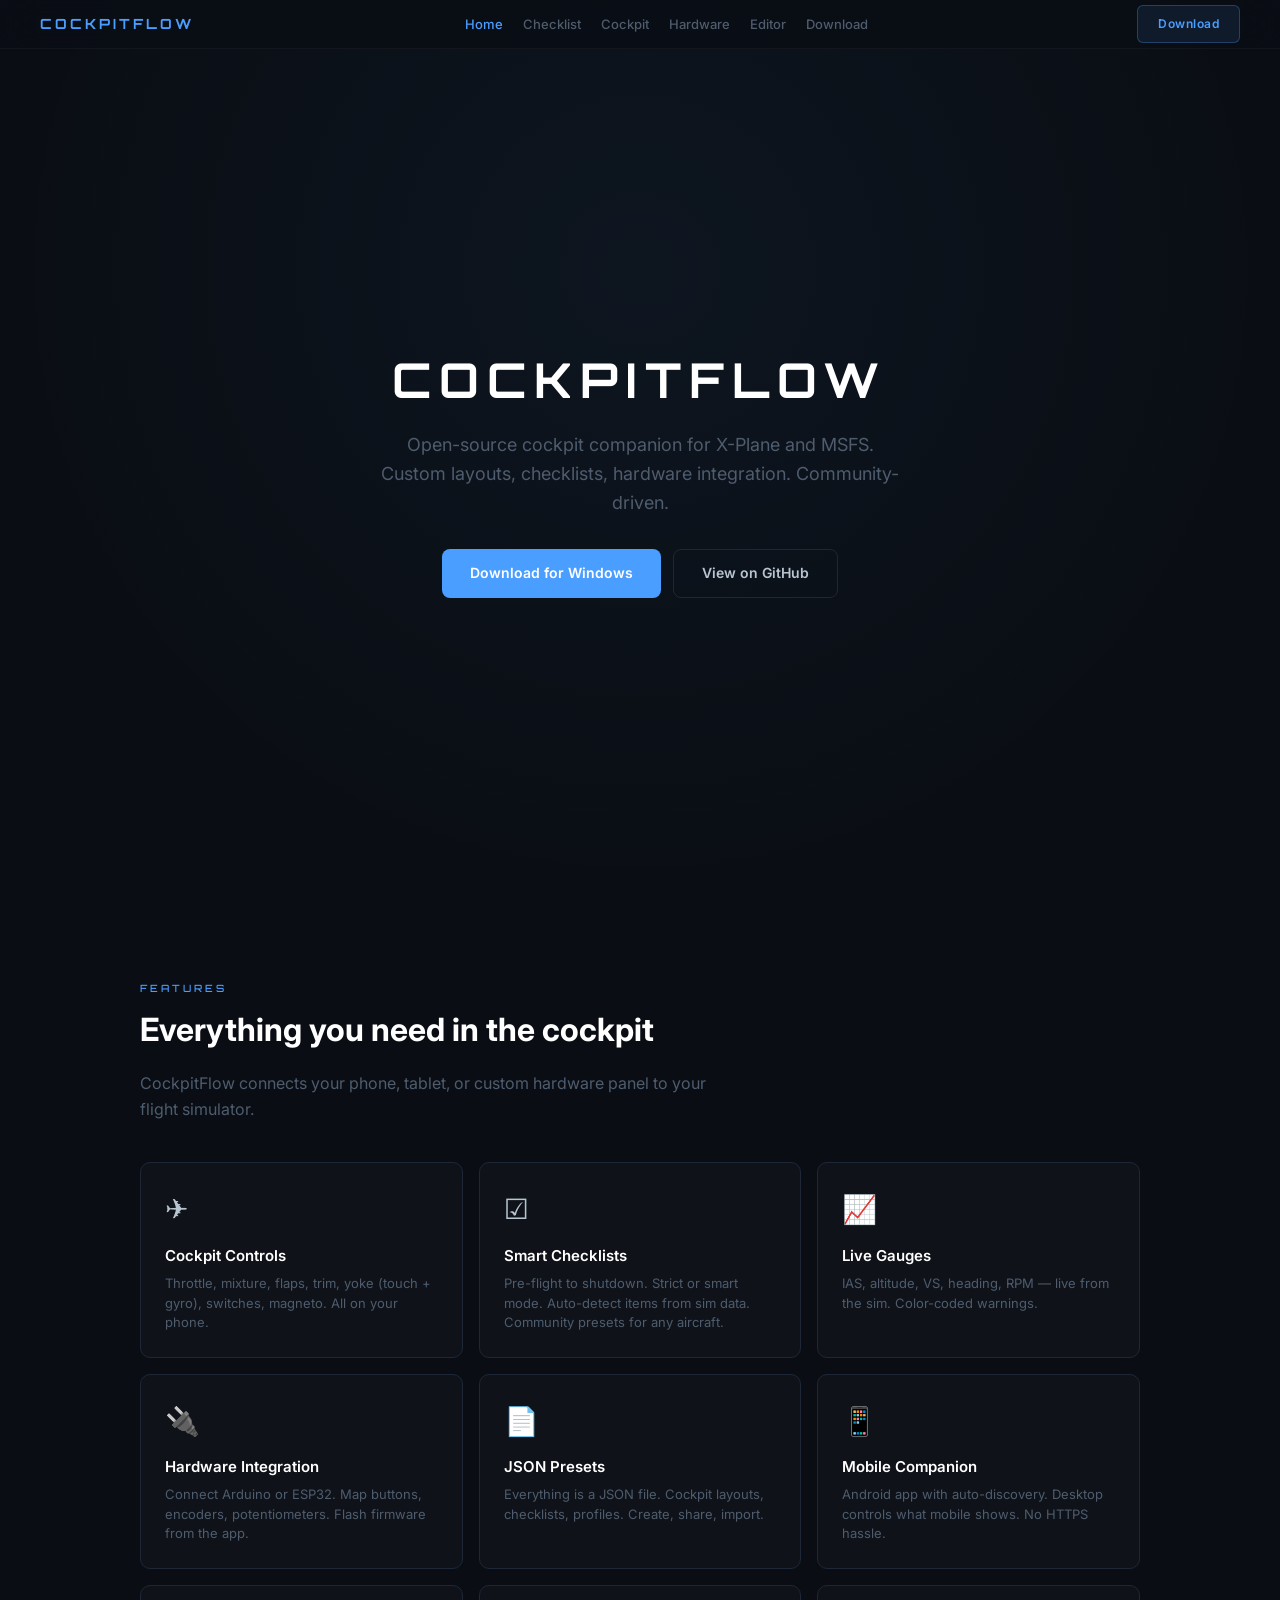
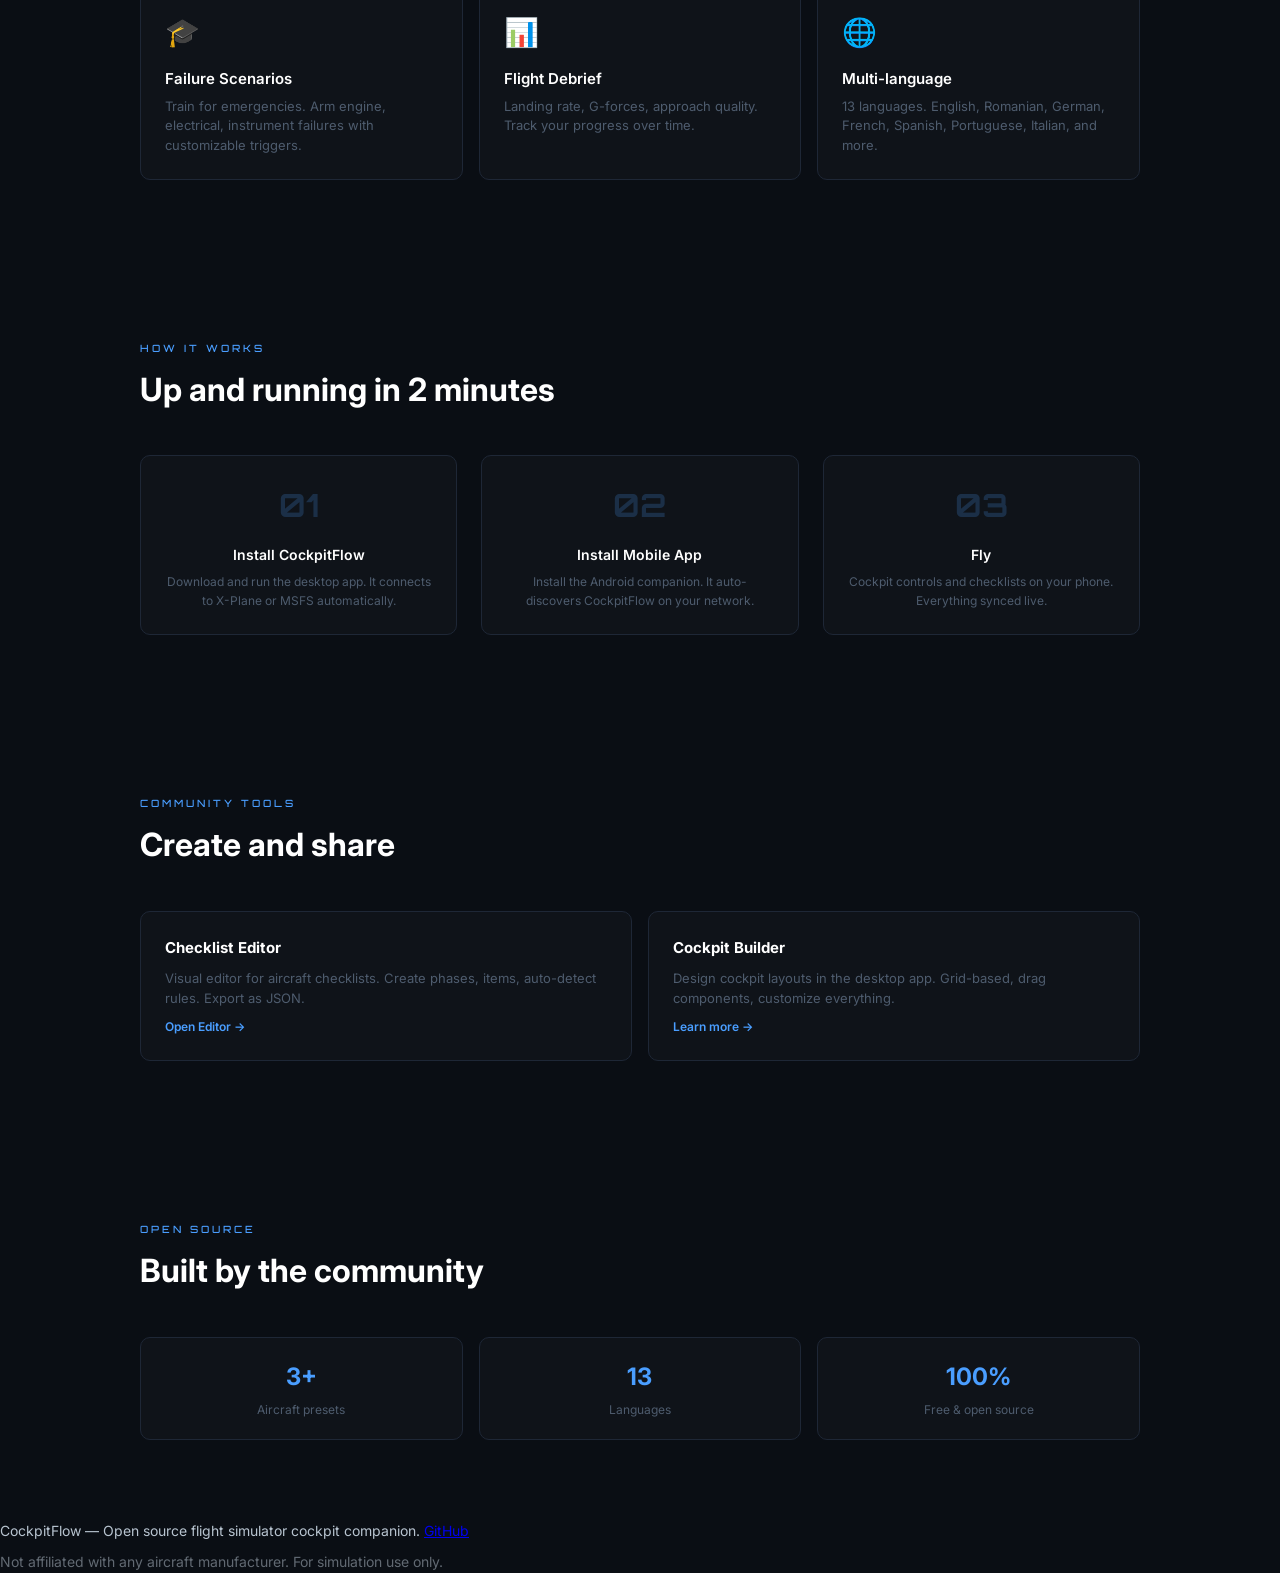
==== commit 2b2c43a7: "Unified design system: cf-theme.css as single source of truth - cf-theme.css: shared tokens, compone" ====
--- a/index.html
+++ b/index.html
@@ -6,73 +6,10 @@
 <title>CockpitFlow — Flight Simulator Cockpit Companion</title>
 <meta name="description" content="Open-source cockpit companion for flight simulators. Custom cockpit layouts, checklists, hardware integration. X-Plane & MSFS.">
 <link rel="stylesheet" href="style.css">
-<style>
-.hero {
-  min-height: 100vh; display: flex; flex-direction: column;
-  align-items: center; justify-content: center; text-align: center;
-  padding: 120px 20px 80px; position: relative;
-}
-.hero::before {
-  content: ''; position: absolute; inset: 0;
-  background: radial-gradient(ellipse at 50% 30%, rgba(74,158,255,.06) 0%, transparent 70%);
-  pointer-events: none;
-}
-.hero h1 {
-  font-family: 'Orbitron'; font-size: 48px; font-weight: 700;
-  color: #fff; letter-spacing: 8px; margin-bottom: 12px; position: relative;
-}
-.hero p { font-size: 18px; color: var(--dim); max-width: 520px; margin-bottom: 32px; position: relative; }
-.hero-btns { display: flex; gap: 12px; position: relative; }
-
-.steps { display: flex; gap: 24px; margin-top: 40px; }
-.step {
-  flex: 1; padding: 24px; background: var(--surface);
-  border: 1px solid var(--border); border-radius: 10px; text-align: center;
-}
-.step-num { font-family: 'Orbitron'; font-size: 32px; font-weight: 700; color: rgba(74,158,255,.2); margin-bottom: 12px; }
-.step h3 { font-size: 14px; font-weight: 600; color: #fff; margin-bottom: 6px; }
-.step p { font-size: 12px; color: var(--dim); }
-
-.tools { display: grid; grid-template-columns: 1fr 1fr; gap: 16px; margin-top: 40px; }
-.tool {
-  padding: 24px; background: var(--surface); border: 1px solid var(--border);
-  border-radius: 10px; display: flex; flex-direction: column; gap: 8px;
-}
-.tool h3 { font-size: 15px; color: #fff; }
-.tool p { font-size: 13px; color: var(--dim); flex: 1; }
-.tool a { color: var(--accent); font-size: 12px; font-weight: 600; text-decoration: none; }
-.tool a:hover { text-decoration: underline; }
-
-.comm-grid { display: grid; grid-template-columns: repeat(3, 1fr); gap: 16px; margin-top: 40px; }
-.comm-card {
-  padding: 20px; background: var(--surface); border: 1px solid var(--border);
-  border-radius: 10px; text-align: center;
-}
-.comm-card h3 { font-size: 24px; font-weight: 700; color: var(--accent); margin-bottom: 4px; }
-.comm-card p { font-size: 12px; color: var(--dim); }
-
-@media (max-width: 768px) {
-  .hero h1 { font-size: 28px; letter-spacing: 3px; }
-  .steps { flex-direction: column; }
-  .tools { grid-template-columns: 1fr; }
-  .comm-grid { grid-template-columns: 1fr; }
-}
-</style>
 </head>
 <body>
+<nav></nav>
 
-<nav>
-  <a href="index.html" class="nav-brand"><span class="nav-name">COCKPITFLOW</span></a>
-  <div class="nav-links">
-    <a href="index.html" class="active">Home</a>
-    <a href="checklist.html">Checklist</a>
-    <a href="cockpit.html">Cockpit</a>
-    <a href="hardware.html">Hardware</a>
-    <a href="editor.html">Editor</a>
-    <a href="download.html">Download</a>
-  </div>
-  <a href="https://github.com/CockpitFlow/cockpitflow/releases" class="nav-cta">Download</a>
-</nav>
 
 <div class="hero">
   <h1>COCKPITFLOW</h1>
@@ -181,10 +118,8 @@
   </div>
 </section>
 
-<footer>
-  <p>CockpitFlow — Open source flight simulator cockpit companion. <a href="https://github.com/CockpitFlow/cockpitflow">GitHub</a></p>
-  <p style="margin-top:8px;opacity:.5">Not affiliated with any aircraft manufacturer. For simulation use only.</p>
-</footer>
 
+<footer></footer>
+<script src="components.js" defer></script>
 </body>
 </html>
--- a/style.css
+++ b/style.css
@@ -1,134 +1,159 @@
-@import url('https://fonts.googleapis.com/css2?family=Orbitron:wght@400;500;700&family=Inter:wght@300;400;500;600;700&family=JetBrains+Mono:wght@400;600&display=swap');
+/* CockpitFlow Site — imports shared theme + adds site-specific styles */
+@import url('cf-theme.css');
 
-:root {
-  --bg: #0a0e14;
-  --surface: #0f1319;
-  --surface2: #141a22;
-  --border: #1e2736;
-  --text: #b8c4d0;
-  --dim: #4e5c6e;
-  --accent: #4a9eff;
-  --green: #34d058;
-  --red: #ea4a5a;
-  --amber: #e3b341;
-}
-
-* { margin: 0; padding: 0; box-sizing: border-box; }
-html { scroll-behavior: smooth; }
-body {
-  background: var(--bg);
-  color: var(--text);
-  font-family: 'Inter', -apple-system, system-ui, sans-serif;
-  font-size: 15px;
-  line-height: 1.6;
-}
-
-/* ═══ NAV ═══ */
+/* ═══════════════════ NAV (site-specific) ═══════════════════ */
 nav {
   position: fixed; top: 0; left: 0; right: 0; z-index: 100;
   display: flex; align-items: center; justify-content: space-between;
-  padding: 12px 40px;
+  padding: 12px 40px; height: var(--cf-nav-height);
   background: rgba(10, 14, 20, .85);
   backdrop-filter: blur(20px);
   border-bottom: 1px solid rgba(255,255,255,.04);
 }
 .nav-brand { display: flex; align-items: center; gap: 10px; text-decoration: none; }
-.nav-logo { width: 32px; height: 32px; border-radius: 6px; }
-.nav-name { font-family: 'Orbitron'; font-size: 14px; font-weight: 700; color: var(--accent); letter-spacing: 3px; }
+.nav-name { font-family: var(--cf-font-display); font-size: 14px; font-weight: 700; color: var(--cf-accent); letter-spacing: 3px; }
 .nav-links { display: flex; gap: 20px; }
-.nav-links a { color: var(--dim); text-decoration: none; font-size: 13px; font-weight: 500; transition: color .15s; }
-.nav-links a:hover { color: var(--text); }
-.nav-links a.active { color: var(--accent); }
+.nav-links a { color: var(--cf-dim); text-decoration: none; font-size: 13px; font-weight: 500; transition: color .15s; }
+.nav-links a:hover { color: var(--cf-text); }
+.nav-links a.active { color: var(--cf-accent); }
 .nav-cta {
   padding: 8px 20px; background: rgba(74,158,255,.1);
-  border: 1px solid rgba(74,158,255,.3); border-radius: 6px;
-  color: var(--accent); font-size: 12px; font-weight: 600;
+  border: 1px solid rgba(74,158,255,.3); border-radius: var(--cf-radius-md);
+  color: var(--cf-accent); font-size: 12px; font-weight: 600;
   text-decoration: none; letter-spacing: .5px; transition: all .15s;
 }
 .nav-cta:hover { background: rgba(74,158,255,.2); }
 
-/* ═══ COMMON ═══ */
+/* ═══════════════════ LAYOUT ═══════════════════ */
 section { padding: 80px 20px; }
+section.alt { background: var(--cf-surface); }
 .container { max-width: 1000px; margin: 0 auto; }
 .section-label {
-  font-family: 'Orbitron'; font-size: 10px; font-weight: 500;
-  color: var(--accent); letter-spacing: 3px; margin-bottom: 8px;
+  font-family: var(--cf-font-display); font-size: 10px; font-weight: 500;
+  color: var(--cf-accent); letter-spacing: 3px; margin-bottom: 8px;
 }
 .section-title { font-size: 32px; font-weight: 700; color: #fff; margin-bottom: 16px; }
-.section-desc { font-size: 16px; color: var(--dim); max-width: 600px; margin-bottom: 40px; }
+.section-desc { font-size: 16px; color: var(--cf-dim); max-width: 600px; margin-bottom: 40px; }
 
-/* Page hero (smaller than landing) */
-.page-hero {
-  padding: 120px 20px 60px;
-  text-align: center;
-  position: relative;
+/* ═══════════════════ HEROES ═══════════════════ */
+.hero {
+  min-height: 100vh; display: flex; flex-direction: column;
+  align-items: center; justify-content: center; text-align: center;
+  padding: 120px 20px 80px; position: relative;
 }
-.page-hero::before {
-  content: '';
-  position: absolute; inset: 0;
-  background: radial-gradient(ellipse at 50% 30%, rgba(74,158,255,.04) 0%, transparent 70%);
+.hero::before, .page-hero::before {
+  content: ''; position: absolute; inset: 0;
+  background: radial-gradient(ellipse at 50% 30%, rgba(74,158,255,.05) 0%, transparent 70%);
   pointer-events: none;
 }
+.hero h1 {
+  font-family: var(--cf-font-display); font-size: 48px; font-weight: 700;
+  color: #fff; letter-spacing: 8px; margin-bottom: 12px; position: relative;
+}
+.hero p { font-size: 18px; color: var(--cf-dim); max-width: 520px; margin-bottom: 32px; position: relative; }
+.hero-btns { display: flex; gap: 12px; position: relative; }
+
+.page-hero {
+  padding: 120px 20px 60px; text-align: center; position: relative;
+}
 .page-hero h1 {
-  font-family: 'Orbitron'; font-size: 36px; font-weight: 700;
+  font-family: var(--cf-font-display); font-size: 36px; font-weight: 700;
   color: #fff; letter-spacing: 3px; margin-bottom: 12px; position: relative;
 }
-.page-hero p {
-  font-size: 16px; color: var(--dim); max-width: 520px; margin: 0 auto 24px; position: relative;
-}
+.page-hero p { font-size: 16px; color: var(--cf-dim); max-width: 520px; margin: 0 auto 24px; position: relative; }
 .page-hero .emoji { font-size: 48px; margin-bottom: 16px; display: block; position: relative; }
 
-/* Buttons */
-.btn {
-  padding: 12px 28px; border-radius: 8px;
-  font-size: 14px; font-weight: 600; text-decoration: none;
-  transition: all .15s; display: inline-flex; align-items: center; gap: 8px;
-}
-.btn-primary { background: var(--accent); color: #fff; border: none; }
+/* ═══════════════════ SITE BUTTONS (extend cf-btn) ═══════════════════ */
+.btn { padding: 12px 28px; border-radius: var(--cf-radius-lg); font-size: 14px; font-weight: 600; text-decoration: none; transition: all .15s; display: inline-flex; align-items: center; gap: 8px; cursor: pointer; }
+.btn-primary { background: var(--cf-accent); color: #fff; border: none; }
 .btn-primary:hover { background: #5aadff; }
-.btn-secondary { background: transparent; color: var(--text); border: 1px solid var(--border); }
-.btn-secondary:hover { border-color: var(--dim); }
+.btn-secondary { background: transparent; color: var(--cf-text); border: 1px solid var(--cf-border); }
+.btn-secondary:hover { border-color: var(--cf-dim); }
 .btn-row { display: flex; gap: 12px; justify-content: center; position: relative; }
 
-/* Feature cards */
+/* ═══════════════════ FEATURE CARDS ═══════════════════ */
 .features { display: grid; grid-template-columns: repeat(3, 1fr); gap: 16px; }
-.feature {
-  padding: 24px; background: var(--surface);
-  border: 1px solid var(--border); border-radius: 10px;
-  transition: border-color .15s;
-}
+.features.cols-2 { grid-template-columns: repeat(2, 1fr); }
+.features.cols-4 { grid-template-columns: repeat(4, 1fr); }
+.feature { padding: 24px; background: var(--cf-surface); border: 1px solid var(--cf-border); border-radius: var(--cf-radius-xl); transition: border-color .15s; }
 .feature:hover { border-color: rgba(74,158,255,.2); }
 .feature-icon { font-size: 28px; margin-bottom: 12px; }
 .feature h3 { font-size: 15px; font-weight: 600; color: #fff; margin-bottom: 6px; }
-.feature p { font-size: 13px; color: var(--dim); line-height: 1.5; }
+.feature p { font-size: 13px; color: var(--cf-dim); line-height: 1.5; }
+.feature.center { text-align: center; }
 
-/* Code/JSON preview */
-.code-block {
-  background: var(--surface); border: 1px solid var(--border); border-radius: 8px;
-  padding: 20px; overflow-x: auto; margin: 20px 0;
-}
-.code-block pre {
-  font-family: 'JetBrains Mono', monospace; font-size: 12px;
-  color: var(--dim); line-height: 1.6;
-}
-.code-block .key { color: var(--accent); }
-.code-block .str { color: var(--green); }
-.code-block .num { color: var(--amber); }
+/* ═══════════════════ HUB CARDS ═══════════════════ */
+.hub-grid { display: grid; grid-template-columns: repeat(auto-fit, minmax(280px, 1fr)); gap: 16px; max-width: 900px; margin: 0 auto; }
+.hub-card { display: block; padding: 28px; background: var(--cf-surface); border: 1px solid var(--cf-border); border-radius: var(--cf-radius-xl); text-decoration: none; color: inherit; transition: all .15s; }
+.hub-card:hover { border-color: rgba(74,158,255,.3); }
+.hub-card-icon { font-size: 36px; margin-bottom: 10px; }
+.hub-card h3 { font-size: 16px; color: #fff; margin-bottom: 6px; }
+.hub-card p { font-size: 13px; color: var(--cf-dim); line-height: 1.5; margin-bottom: 10px; }
+.hub-badge { font-family: var(--cf-font-mono); font-size: 10px; font-weight: 600; letter-spacing: .5px; }
+.hub-badge.ready { color: var(--cf-green); }
+.hub-badge.soon { color: var(--cf-dim); }
 
-/* Footer */
-footer {
-  padding: 40px 20px;
-  border-top: 1px solid var(--border);
-  text-align: center;
-}
-footer p { font-size: 12px; color: var(--dim); }
-footer a { color: var(--accent); text-decoration: none; }
+/* ═══════════════════ DOWNLOAD CARDS ═══════════════════ */
+.dl-cards { display: grid; grid-template-columns: 1fr 1fr; gap: 20px; max-width: 700px; margin: 0 auto; }
+.dl-card { padding: 32px; background: var(--cf-surface); border: 1px solid var(--cf-border); border-radius: var(--cf-radius-2xl); text-align: center; display: flex; flex-direction: column; gap: 12px; }
+.dl-card .emoji { font-size: 48px; }
+.dl-card h3 { font-size: 18px; color: #fff; }
+.dl-card p { font-size: 13px; color: var(--cf-dim); flex: 1; }
+.dl-req { font-size: 11px; color: var(--cf-dim); margin-top: 8px; }
+.dl-req strong { color: var(--cf-text); }
 
-/* Responsive */
+/* ═══════════════════ STEPS / TOOLS / COMMUNITY ═══════════════════ */
+.steps { display: flex; gap: 24px; margin-top: 40px; }
+.step { flex: 1; padding: 24px; background: var(--cf-surface); border: 1px solid var(--cf-border); border-radius: var(--cf-radius-xl); text-align: center; }
+.step-num { font-family: var(--cf-font-display); font-size: 32px; font-weight: 700; color: rgba(74,158,255,.2); margin-bottom: 12px; }
+.step h3 { font-size: 14px; font-weight: 600; color: #fff; margin-bottom: 6px; }
+.step p { font-size: 12px; color: var(--cf-dim); }
+
+.tools { display: grid; grid-template-columns: 1fr 1fr; gap: 16px; margin-top: 40px; }
+.tool { padding: 24px; background: var(--cf-surface); border: 1px solid var(--cf-border); border-radius: var(--cf-radius-xl); display: flex; flex-direction: column; gap: 8px; }
+.tool h3 { font-size: 15px; color: #fff; }
+.tool p { font-size: 13px; color: var(--cf-dim); flex: 1; }
+.tool a { color: var(--cf-accent); font-size: 12px; font-weight: 600; text-decoration: none; }
+.tool a:hover { text-decoration: underline; }
+
+.comm-grid { display: grid; grid-template-columns: repeat(3, 1fr); gap: 16px; margin-top: 40px; }
+.comm-card { padding: 20px; background: var(--cf-surface); border: 1px solid var(--cf-border); border-radius: var(--cf-radius-xl); text-align: center; }
+.comm-card h3 { font-size: 24px; font-weight: 700; color: var(--cf-accent); margin-bottom: 4px; }
+.comm-card p { font-size: 12px; color: var(--cf-dim); }
+
+/* ═══════════════════ CODE BLOCK ═══════════════════ */
+.code-block { background: var(--cf-surface); border: 1px solid var(--cf-border); border-radius: var(--cf-radius-lg); padding: 20px; overflow-x: auto; margin: 20px 0; }
+.code-block pre { font-family: var(--cf-font-mono); font-size: 12px; color: var(--cf-dim); line-height: 1.6; }
+.code-block .key { color: var(--cf-accent); }
+.code-block .str { color: var(--cf-green); }
+.code-block .num { color: var(--cf-amber); }
+
+/* ═══════════════════ COMPARISON TABLE ═══════════════════ */
+.cmp-table { width: 100%; border-collapse: collapse; margin-top: 20px; }
+.cmp-table th, .cmp-table td { padding: 10px 14px; text-align: left; font-size: 13px; border-bottom: 1px solid var(--cf-border); }
+.cmp-table th { color: var(--cf-dim); font-size: 11px; font-weight: 600; letter-spacing: .5px; }
+.cmp-table td:first-child { color: #fff; font-weight: 500; }
+.cmp-yes { color: var(--cf-green); }
+.cmp-no { color: var(--cf-dim); }
+
+/* ═══════════════════ TUTORIAL ═══════════════════ */
+.tut-steps { display: flex; flex-direction: column; gap: 24px; margin-top: 30px; }
+.tut-step { display: flex; gap: 20px; align-items: flex-start; }
+.tut-num { font-family: var(--cf-font-display); font-size: 28px; font-weight: 700; color: rgba(74,158,255,.15); flex-shrink: 0; width: 40px; }
+.tut-content { flex: 1; }
+.tut-content h3 { font-size: 15px; color: #fff; margin-bottom: 4px; }
+.tut-content p { font-size: 13px; color: var(--cf-dim); }
+
+/* ═══════════════════ RESPONSIVE ═══════════════════ */
 @media (max-width: 768px) {
   nav { padding: 10px 16px; }
   .nav-links { display: none; }
+  .hero h1 { font-size: 28px; letter-spacing: 3px; }
   .page-hero h1 { font-size: 24px; }
-  .features { grid-template-columns: 1fr; }
   .section-title { font-size: 24px; }
+  .features, .features.cols-2, .features.cols-4 { grid-template-columns: 1fr; }
+  .steps { flex-direction: column; }
+  .tools { grid-template-columns: 1fr; }
+  .comm-grid { grid-template-columns: 1fr; }
+  .dl-cards { grid-template-columns: 1fr; }
 }
